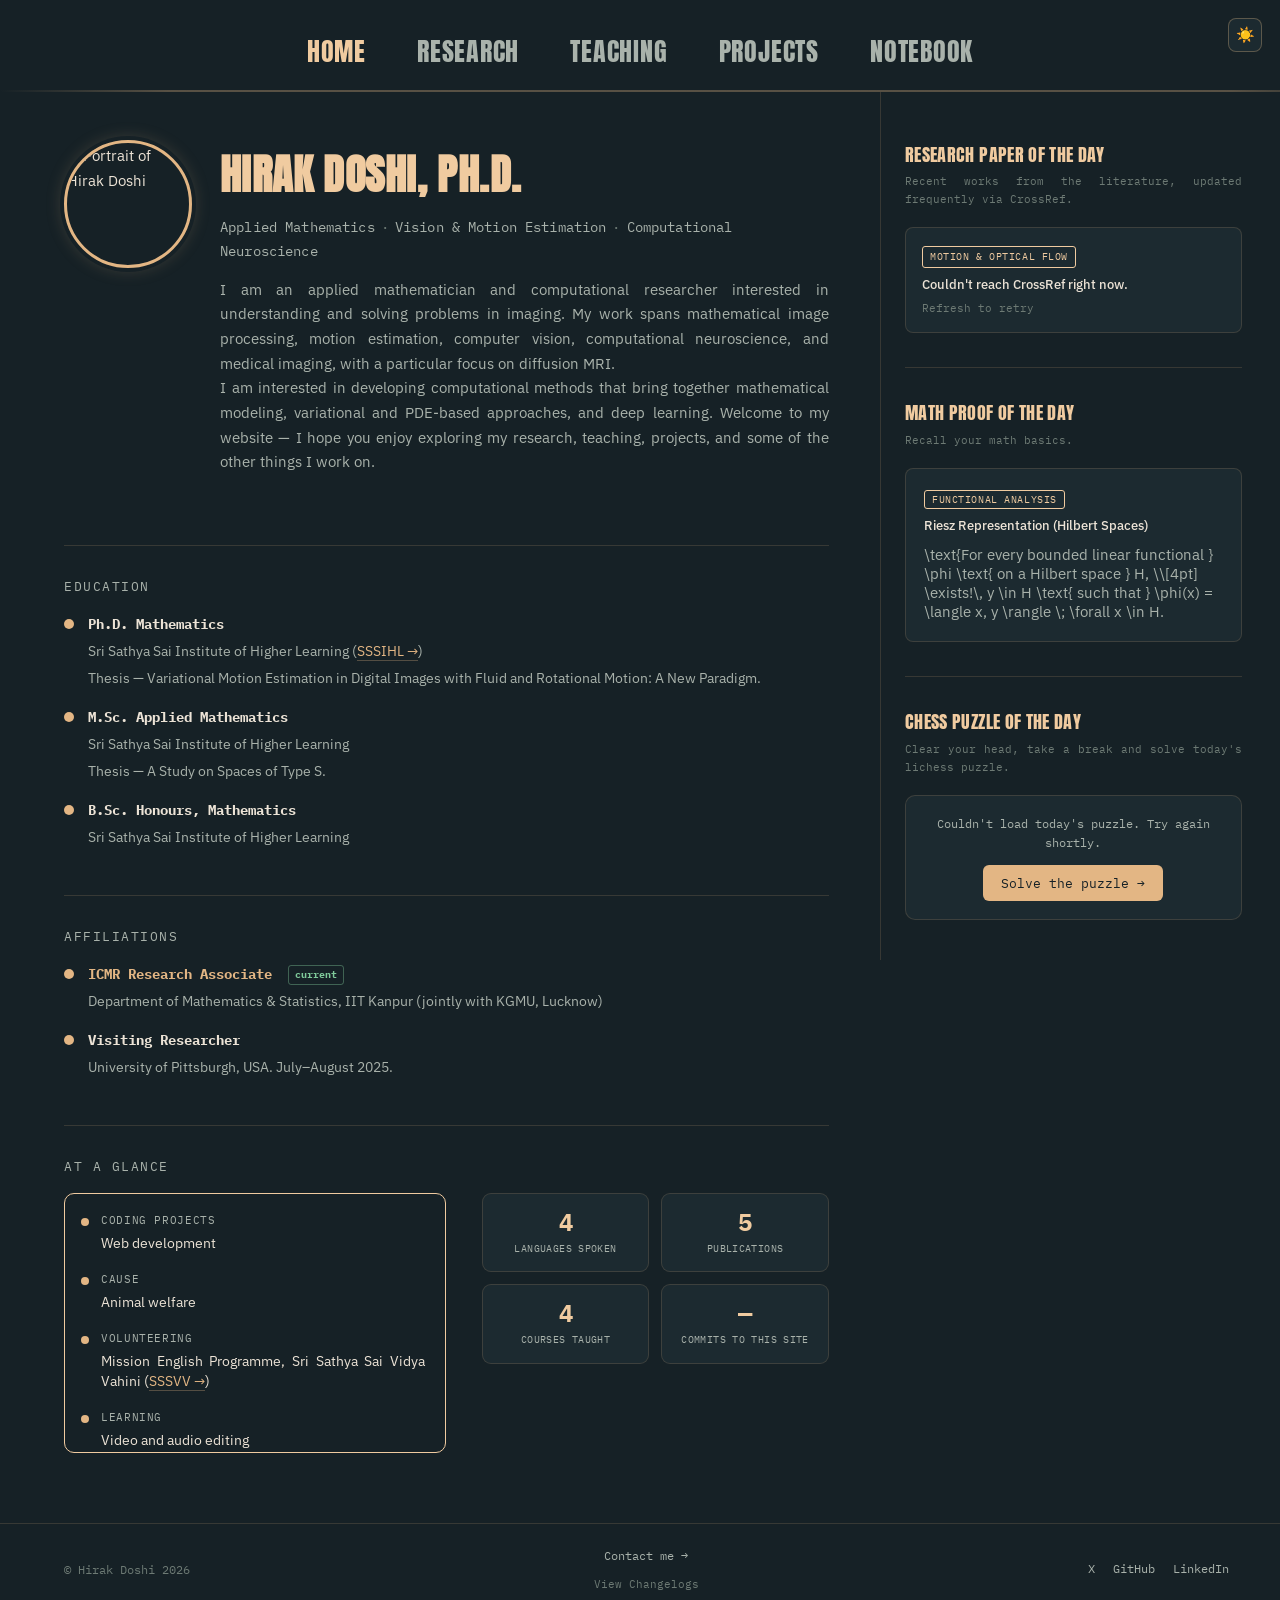
==== index.html @ 0da3b21d "website version 1.7.0, view changelogs" ====
<!DOCTYPE html>
<html lang="en">
<head>
<script>(function(){try{if(localStorage.getItem('site-theme')==='light'){document.documentElement.classList.add('light-mode');}}catch(e){}})();</script>

<meta charset="UTF-8">
<meta name="color-scheme" content="dark light">
<meta name="viewport" content="width=device-width, initial-scale=1">
<title>Hirak Doshi</title>
<meta name="description" content="Hirak Doshi — ICMR Research Associate, IIT Kanpur.">
<link rel="icon" type="image/png" sizes="32x32" href="/images/favicon.png">
<link rel="stylesheet" href="https://cdnjs.cloudflare.com/ajax/libs/chessboard-js/1.0.0/chessboard-1.0.0.min.css">
<link rel="stylesheet" href="https://cdnjs.cloudflare.com/ajax/libs/KaTeX/0.16.9/katex.min.css">
<link rel="stylesheet" href="style.css">
</head>
<body>

<button class="theme-toggle" id="themeToggle" type="button" aria-label="Toggle light/dark mode">☀️</button>
<button class="header-toggle" id="headerToggle">menu</button>

<header class="site-header">
    <div class="nav-wrap" id="navWrap">
        <ul class="main-nav">
            <li><a href="index.html" aria-current="page">Home</a></li>
            <li><a href="research.html">Research</a></li>
            <li><a href="teaching.html">Teaching</a></li>
                        <li><a href="project.html">Projects</a></li>
            <li><a href="notebook.html">Notebook</a></li>
            <!-- <li><a href="interests.html">Interests</a></li> -->
            <!-- <li><a href="techtips.html">Tech&nbsp;Tips</a></li> -->
        </ul>
    </div>
    <div class="nav-rule"></div>
</header>

<div class="shell">
    <!-- ============== MAIN COLUMN ============== -->
    <main class="main-col">

        <section class="block about-block">
            <div class="portrait" id="portraitTrigger" role="button" tabindex="0" aria-label="View larger photo">
                <img src="/images/profile.JPG" alt="Portrait of Hirak Doshi">
            </div>
            <div>
                <h1 class="about-name">Hirak Doshi, Ph.D.</h1>
                <p class="about-titles">Applied Mathematics<span class="sep">·</span>Vision &amp; Motion Estimation<span class="sep">·</span>Computational Neuroscience</p>
                <p class="about-desc">I am an applied mathematician and computational researcher interested in understanding and solving problems in imaging. My work spans mathematical image processing, motion estimation, computer vision, computational neuroscience, and medical imaging, with a particular focus on diffusion MRI.</p>
                <p class="about-desc">I am interested in developing computational methods that bring together mathematical modeling, variational and PDE-based approaches, and deep learning. Welcome to my website — I hope you enjoy exploring my research, teaching, projects, and some of the other things I work on.</p>
            </div>
        </section>

        <section class="block">
            <p class="block-label">Education</p>

            <div class="affil-item past">
                <span class="live-dot" aria-hidden="true"></span>
                <div>
                    <h4>Ph.D. Mathematics</h4>
                    <p>Sri Sathya Sai Institute of Higher Learning <span class="nowrap-link">(<a href="https://www.sssihl.edu.in" target="_blank" rel="noopener">SSSIHL →</a>)</span></p>
                    <p>Thesis — Variational Motion Estimation in Digital Images with Fluid and Rotational Motion: A New Paradigm.</p>
                </div>
            </div>

            <div class="affil-item past">
                <span class="live-dot" aria-hidden="true"></span>
                <div>
                    <h4>M.Sc. Applied Mathematics</h4>
                    <p>Sri Sathya Sai Institute of Higher Learning</p>
                    <p>Thesis — A Study on Spaces of Type S.</p>
                </div>
            </div>

            <div class="affil-item past">
                <span class="live-dot" aria-hidden="true"></span>
                <div>
                    <h4>B.Sc. Honours, Mathematics</h4>
                    <p>Sri Sathya Sai Institute of Higher Learning</p>
                </div>
            </div>
        </section>

        <section class="block">
            <p class="block-label">Affiliations</p>

            <div class="affil-item">
                <span class="live-dot" aria-hidden="true"></span>
                <div>
                    <h4>ICMR Research Associate <span class="badge">current</span></h4>
                    <p>Department of Mathematics &amp; Statistics, IIT Kanpur (jointly with KGMU, Lucknow)</p>
                </div>
            </div>

            <div class="affil-item past">
                <span class="live-dot" aria-hidden="true"></span>
                <div>
                    <h4>Visiting Researcher</h4>
                    <p>University of Pittsburgh, USA. July–August 2025.</p>
                </div>
            </div>
        </section>

        <section class="block">
            <p class="block-label">At a Glance</p>
            <div class="elsewhere-grid">
                <div class="now-col">
                    <div class="now-list">
                        <div class="now-item">
                            <span class="now-led" aria-hidden="true"></span>
                            <div>
                                <span class="now-label">Coding projects</span>
                                <span class="now-value">Web development</span>
                            </div>
                        </div>
                        <div class="now-item">
                            <span class="now-led" aria-hidden="true"></span>
                            <div>
                                <span class="now-label">Cause</span>
                                <span class="now-value">Animal welfare</span>
                            </div>
                        </div>
                        <div class="now-item">
                            <span class="now-led" aria-hidden="true"></span>
                            <div>
                                <span class="now-label">Volunteering</span>
                                <span class="now-value">Mission English Programme, Sri Sathya Sai Vidya Vahini (<a href="https://www.srisathyasaividyavahini.org/activities/mission-english/" target="_blank" rel="noopener">SSSVV →</a>)</span>
                            </div>
                        </div>
                        <div class="now-item">
                            <span class="now-led" aria-hidden="true"></span>
                            <div>
                                <span class="now-label">Learning</span>
                                <span class="now-value">Video and audio editing</span>
                            </div>
                        </div>
                        <div class="now-item">
                            <span class="now-led" aria-hidden="true"></span>
                            <div>
                                <span class="now-label">Playing</span>
                                <span class="now-value">Bullet chess, Atomic &amp; Antichess variants</span>
                            </div>
                        </div>
                        <div class="now-item">
                            <span class="now-led" aria-hidden="true"></span>
                            <div>
                                <span class="now-label">Interests</span>
                                <span class="now-value">RMS Titanic</span>
                            </div>
                        </div>
                    </div>
                </div>

                <div class="stat-col">
                    <div class="stat-grid stat-grid-2col">
                        <div class="stat-box"><div class="num">4</div><div class="lbl">Languages spoken</div></div>
                        <div class="stat-box"><div class="num">5</div><div class="lbl">Publications</div></div>
                        <div class="stat-box"><div class="num">4</div><div class="lbl">Courses taught</div></div>
                        <div class="stat-box"><div class="num" id="commitCount">—</div><div class="lbl">Commits to this site</div></div>
                    </div>
                </div>
            </div>
        </section>
    </main>

    <!-- ============== SIDE COLUMN ============== -->
    <aside class="side-col">
        <section class="research-block">
            <p class="side-title">Research Paper of the Day</p>
            <p class="side-sub">Recent works from the literature, updated frequently via CrossRef.</p>
            <div id="paperList">
                <div class="paper-card paper-skeleton"><span class="paper-tag">Loading…</span><p class="paper-title">Loading…</p><p class="paper-meta">&nbsp;</p></div>
            </div>
        </section>

        <section class="equation-block">
            <p class="side-title">Math Proof of the Day</p>
            <p class="side-sub">Recall your math basics.</p>
            <button class="equation-card" id="equationCard">
                <span class="paper-tag" id="eqField">Loading…</span>
                <p class="paper-title" id="eqTitle">Loading…</p>
                <div class="eq-card-statement" id="eqStatementPreview"></div>
            </button>
        </section>

        <section class="puzzle-block">
            <p class="side-title">Chess Puzzle of the Day</p>
            <p class="side-sub">Clear your head, take a break and solve today's lichess puzzle.</p>
            <div class="puzzle-card">
                <p class="puzzle-turn" id="puzzleTurnLabel">Loading today's puzzle…</p>
                <button class="btn" id="openPuzzleBtn">Solve the puzzle →</button>
            </div>
        </section>
    </aside>
</div>

<footer class="site-footer">
    <p>&copy; Hirak Doshi <span id="year"></span></p>
    <div class="footer-center">
        <button class="footer-contact" type="button" id="contactTrigger">Contact me →</button>
        <button class="footer-changelog" type="button" id="changelogTrigger"><span class="changelog-text-full">View Changelogs</span><span class="changelog-text-short">Changelogs</span></button>
    </div>
    <div class="footer-socials">
        <a href="https://twitter.com/beinghd16/" target="_blank" rel="noopener">X</a>
        <a href="https://github.com/hirakdoshi" target="_blank" rel="noopener">GitHub</a>
        <a href="https://linkedin.com/in/hirak-doshi/" target="_blank" rel="noopener">LinkedIn</a>
    </div>
</footer>

<!-- ============== PHOTO ZOOM MODAL ============== -->
<div class="modal-overlay" id="photoModal">
    <div class="modal-box photo-modal-box">
        <button class="modal-close" id="photoModalClose">&times;</button>
        <img src="/images/profile.JPG" alt="Portrait of Hirak Doshi, enlarged" class="photo-modal-img">
    </div>
</div>

<!-- ============== PAPER MODAL ============== -->
<div class="modal-overlay" id="paperModal">
    <div class="modal-box">
        <button class="modal-close" id="paperModalClose">&times;</button>
        <span class="modal-tag" id="pmTag">Math</span>
        <h3 id="pmTitle">—</h3>
        <p class="modal-meta"><strong>Authors:</strong> <span id="pmAuthors">—</span></p>
        <p class="modal-meta"><strong>Journal:</strong> <span id="pmJournal">—</span></p>
        <p class="modal-meta"><strong>Year:</strong> <span id="pmYear">—</span></p>
        <p class="modal-abstract" id="pmAbstract">—</p>
        <div class="modal-keywords" id="pmKeywords"></div>
        <a class="btn" id="pmLink" href="#" target="_blank" rel="noopener">Read on publisher site →</a>
    </div>
</div>

<!-- ============== EQUATION OF THE DAY MODAL ============== -->
<div class="modal-overlay" id="equationModal">
    <div class="modal-box">
        <button class="modal-close" id="equationModalClose">&times;</button>
        <span class="modal-tag" id="eqmField">Math</span>
        <h3 id="eqmTitle">—</h3>
        <div class="eq-statement" id="eqmStatement"></div>
        <p class="eq-proof-label">Proof sketch</p>
        <div class="eq-proof" id="eqmProof"></div>
    </div>
</div>

<!-- ============== PUZZLE MODAL ============== -->
<div class="modal-overlay" id="puzzleModal">
    <div class="modal-box">
        <button class="modal-close" id="puzzleModalClose">&times;</button>
        <span class="modal-tag">Lichess Puzzle of the Day</span>
        <h3 id="pzTurnLabel">—</h3>
        <div id="puzzleBoard"></div>
        <p class="puzzle-status" id="puzzleStatus">Make your move — drag a piece to begin.</p>
        <div class="puzzle-actions">
            <button class="btn btn-ghost" id="puzzleResetBtn">Reset</button>
            <a class="btn" id="puzzleAnalyzeBtn" href="#" target="_blank" rel="noopener">Analyze on Lichess →</a>
        </div>
    </div>
</div>

<div class="modal-overlay" id="contactModal">
    <div class="modal-box">
        <button class="modal-close" id="contactModalClose">&times;</button>
        <span class="modal-tag">Get in touch</span>
        <h3>Send a message</h3>
        <form class="contact-form" id="contactForm">
            <div class="form-row">
                <label for="cf-name">Name</label>
                <input type="text" id="cf-name" name="name" required>
            </div>
            <div class="form-row">
                <label for="cf-email">Email</label>
                <input type="email" id="cf-email" name="email" required>
            </div>
            <div class="form-row">
                <label for="cf-message">Message</label>
                <textarea id="cf-message" name="message" rows="5" required></textarea>
            </div>
            <button type="submit" class="btn" id="contactSubmitBtn">Send message →</button>
            <p class="form-status" id="contactFormStatus"></p>
        </form>
    </div>
</div>

<div class="modal-overlay" id="changelogModal">
    <div class="modal-box">
        <button class="modal-close" id="changelogModalClose">&times;</button>
        <span class="modal-tag">Changelog</span>
        <h3>Site history</h3>
        <div class="post-list">

            <div class="post-card">
                <div class="post-meta-row">
                    <span class="post-tag">v1.7.0</span>
                    <span class="post-date">August 28, 2026</span>
                </div>
                <ul class="changelog-list">
                    <li>Mobile nav: menu items now sit on a single row edge-to-edge instead of stacking or wrapping oddly, and no longer overlap the fixed menu/theme buttons</li>
                    <li>Sidebar renamed and restructured site-wide: "Research Paper of the Day" (now a single rotating paper from Optical Flow / Diffusion MRI literature, Mathematical Imaging dropped), "Math Proof of the Day" (new), "Chess Puzzle of the Day"</li>
                    <li>New: Math Proof of the Day — a hand-picked, rotating list of results across real/functional analysis, variational methods, PDEs, linear algebra, optimization, and probability, rendered with KaTeX and opening to a full statement + proof sketch on click</li>
                    <li>Chess puzzle board no longer shows file/rank coordinates</li>
                </ul>
            </div>

            <div class="post-card">
                <div class="post-meta-row">
                    <span class="post-tag">v1.6.1</span>
                    <span class="post-date">August 27, 2026</span>
                </div>
                <ul class="changelog-list">
                    <li>Mobile nav: tapping the menu button now scrolls to the top of the page before opening, so the options are visible immediately instead of requiring a manual scroll up</li>
                    <li>Research: academic reviewer cards now scroll horizontally on mobile instead of cramming into a 2-column grid, with all cards sized equally</li>
                    <li>Education: Ph.D. entry's institution name now links out to SSSIHL directly</li>
                    <li>Education: evened out the internal line spacing within each entry (institution line to thesis line) to match the heading-to-institution gap</li>
                </ul>
            </div>

            <div class="post-card">
                <div class="post-meta-row">
                    <span class="post-tag">v1.6.0</span>
                    <span class="post-date">August 26, 2026</span>
                </div>
                <ul class="changelog-list">
                    <li>Migrated the whole site to a new GitHub account and domain — now live at hirakdoshi.github.io</li>
                    <li>Updated every GitHub link across the site (footer, GitHub project cards) to the new account</li>
                    <li>Live commit counter and GitHub project dates now pull from the new account's API endpoints</li>
                    <li>Research: added a UGC-CARE listing note and a proper DOI link for the ICTACT publication</li>
                    <li>Changelog is now homepage-only — no longer duplicated across every page, so it only needs updating in one place going forward</li>
                </ul>
            </div>

            <div class="post-card">
                <div class="post-meta-row">
                    <span class="post-tag">v1.5.1</span>
                    <span class="post-date">August 25, 2026</span>
                </div>
                <ul class="changelog-list">
                    <li>Added a "View Changelog" trigger in the footer, opening the changelog itself as a modal instead of a page section</li>
                    <li>Fixed scrollbars visually breaking the border corner on card lists and modal boxes</li>
                    <li>Changelog list now uses standard bullets and justified text, matching the rest of the site</li>
                    <li>Redesigned the mobile footer: better spacing, bordered pill buttons for Contact and Changelogs</li>
                </ul>
            </div>

            <div class="post-card">
                <div class="post-meta-row">
                    <span class="post-tag">v1.5.0</span>
                    <span class="post-date">August 25, 2026</span>
                </div>
                <ul class="changelog-list">
                    <li>Reading-time estimates added to every Notebook post, computed live from actual word count (code blocks excluded, so estimates stay accurate as posts change)</li>
                    <li>Real, working contact form — opens in the same blurred modal used elsewhere on the site, submits via Formspree, replacing the old <code>mailto:</code> link</li>
                    <li>Print-friendly stylesheet: a clean, black-on-white version of every page for printing or exporting to PDF</li>
                    <li>Light/dark mode toggle added site-wide, with the choice remembered across pages and future visits</li>
                </ul>
            </div>

            <div class="post-card">
                <div class="post-meta-row">
                    <span class="post-tag">v1.4.0</span>
                    <span class="post-date">August 23, 2026</span>
                </div>
                <ul class="changelog-list">
                    <li>Reworked the Projects page: removed Certifications, dropped membership ID numbers, reordered content so GitHub Projects sits above Memberships</li>
                    <li>Mobile fix: Memberships and GitHub Projects now render as a proper 2-column grid on phones instead of a single stacked list</li>
                    <li>GitHub project cards now show live, auto-fetched creation dates from the GitHub API and sort themselves newest-first automatically</li>
                </ul>
            </div>

            <div class="post-card">
                <div class="post-meta-row">
                    <span class="post-tag">v1.3.0</span>
                    <span class="post-date">August 19–22, 2026</span>
                </div>
                <ul class="changelog-list">
                    <li>Learning Linux — II: The Filesystem Hierarchy — a plain-language tour of /etc, /var, /opt, /bin, /usr and the rest</li>
                    <li>Learning Linux — III: Basic Commands, Files &amp; Navigation — 15 real, tested commands with actual terminal output</li>
                    <li>Copy-to-clipboard buttons added on every code block, with a clear visual distinction between commands and their output</li>
                </ul>
            </div>

            <div class="post-card">
                <div class="post-meta-row">
                    <span class="post-tag">v1.2.0</span>
                    <span class="post-date">August 17–18, 2026</span>
                </div>
                <ul class="changelog-list">
                    <li>Finalized the Notebook post-card design: bordered cards, a "Share" button with clipboard copy, consistent published-date formatting</li>
                    <li>Built month/year grouping for Notebook entries, with a custom tree connector — trunk line, dot, and curved branch — linking each post to its month</li>
                    <li>Began the Learning Linux series — Part I: Manual Partitioning During Installation, covering both single-OS and dual-boot setups, including a real BitLocker snag encountered along the way</li>
                    <li>Diagnosed and fixed a tablet-specific layout bug that caused the page to wiggle and misalign on mid-sized screens</li>
                </ul>
            </div>

            <div class="post-card">
                <div class="post-meta-row">
                    <span class="post-tag">v1.1.0</span>
                    <span class="post-date">August 16, 2026</span>
                </div>
                <ul class="changelog-list">
                    <li>Introduced the Notebook section — a running journal separate from the formal Research and Teaching pages</li>
                    <li>Drafted the first long-form post (an FSL/MRtrix3 setup guide), later put on hold to make room for a different series</li>
                    <li>Fixed the site favicon and corrected broken chess piece rendering</li>
                </ul>
            </div>

            <div class="post-card">
                <div class="post-meta-row">
                    <span class="post-tag">v1.0.0</span>
                    <span class="post-date">August 15, 2026</span>
                </div>
                <ul class="changelog-list">
                    <li>Complete ground-up redesign: dark charcoal, mono/terminal-inspired dashboard layout, replacing the original site entirely</li>
                    <li>Built Home, Research, Teaching, and Projects pages</li>
                    <li>"Read Along" — a live research-paper feed pulling from CrossRef, rotating across Mathematical Imaging, Motion &amp; Optical Flow, and Diffusion MRI</li>
                    <li>A real, playable daily Lichess puzzle, solvable directly on the site with move validation and an "Analyze on Lichess" link</li>
                    <li>SJR quartile badges added to publications, color-coded and linked to each journal's SCImago page</li>
                </ul>
            </div>

        </div>
    </div>
</div>

<script src="https://cdnjs.cloudflare.com/ajax/libs/jquery/3.7.1/jquery.min.js"></script>
<script src="https://cdnjs.cloudflare.com/ajax/libs/chess.js/0.10.3/chess.min.js"></script>
<script src="https://cdnjs.cloudflare.com/ajax/libs/chessboard-js/1.0.0/chessboard-1.0.0.min.js"></script>
<script src="https://cdnjs.cloudflare.com/ajax/libs/KaTeX/0.16.9/katex.min.js"></script>
<script src="script.js"></script>
</body>
</html>
---- style.css ----
@import url('https://fonts.googleapis.com/css2?family=Anton&family=IBM+Plex+Mono:wght@400;500;600;700&family=IBM+Plex+Sans:wght@400;500;600&display=swap');

:root {
    --bg: #162126;
    --bg-raised: #1c2a30;
    --bg-raised-2: #22323a;
    --line: rgba(227, 182, 132, 0.16);
    --line-strong: rgba(227, 182, 132, 0.32);

    --accent: #e3b684;
    --accent-bright: #f0cba0;
    --accent-dim: rgba(227, 182, 132, 0.5);

    --text: #ece3d6;
    --text-soft: #a9b2ab;
    --text-faint: #6d7a74;

    --live: #7fc99a;
    --white-side: #ece3d6;
    --black-side: #6d7a74;

    --font-display: 'Anton', 'Arial Narrow', sans-serif;
    --font-mono: 'IBM Plex Mono', monospace;
    --font-sans: 'IBM Plex Sans', sans-serif;

    --ease: cubic-bezier(0.2, 0.8, 0.2, 1);
    color-scheme: dark;
}

/* ===========================================================
   Light mode — warm cream/parchment, same accent family.
   Scoped to <html> so an inline blocking script in <head> can
   apply it before first paint (no flash of dark theme).
=========================================================== */
html.light-mode {
    --bg: #e8d9c3;
    --bg-raised: #ddc9a9;
    --bg-raised-2: #d1b892;
    --line: rgba(58, 42, 24, 0.18);
    --line-strong: rgba(58, 42, 24, 0.32);

    --accent: #a8551f;
    --accent-bright: #8a4316;
    --accent-dim: rgba(138, 67, 22, 0.5);

    --text: #241a10;
    --text-soft: #4a3624;
    --text-faint: #715a41;

    --live: #3d7e57;
    --white-side: #241a10;
    --black-side: #715a41;

    color-scheme: light;
}

html.light-mode body::before { display: none; }

.theme-toggle {
    display: inline-flex;
    align-items: center;
    justify-content: center;
    width: 34px;
    height: 34px;
    position: fixed;
    top: 18px;
    right: 18px;
    z-index: 301;
    background: var(--bg-raised);
    border: 1px solid var(--line-strong);
    border-radius: 8px;
    color: var(--accent);
    font-size: 15px;
    cursor: pointer;
    transition: color .15s var(--ease), border-color .15s var(--ease);
}

.theme-toggle:hover { color: var(--accent-bright); border-color: var(--accent); }

* { box-sizing: border-box; }
html { scroll-behavior: smooth; overflow-x: hidden; }

@media (prefers-reduced-motion: reduce) {
    html { scroll-behavior: auto; }
    * { animation-duration: 0.01ms !important; transition-duration: 0.01ms !important; }
}

body {
    margin: 0;
    background: var(--bg);
    color: var(--text);
    font-family: var(--font-sans);
    font-size: 15px;
    line-height: 1.7;
    -webkit-font-smoothing: antialiased;
    overflow-x: hidden;
}

img { max-width: 100%; display: block; }

/* chessboard.js renders pieces as <img data-piece="..."> with inline
   pixel sizing. The global max-width:100% above resolves against a
   0-width container during drag (the clone has no defined parent
   width), collapsing the dragged piece to nothing. Exempt it. */
img[data-piece] { max-width: none; width: auto; height: auto; display: inline-block; }

/* chessboard.js's dragged-piece clone is appended directly to <body>,
   as a SIBLING of .modal-overlay — not a descendant. If its z-index is
   lower than the overlay's, it renders behind the blurred glass panel
   mid-drag and appears to vanish. .piece-417f9 is chessboard.js's fixed,
   documented class for every piece image it renders (board + clone). */
.piece-417f9 { z-index: 100000; }

/* chessboard.js computes the dragged piece's on-screen position using
   width/height math that assumes the default content-box model. Our
   global `* { box-sizing: border-box }` reset applies to its internal
   DOM too, throwing that math off enough to render the dragged clone
   outside the visible board — it looks like the piece vanishes mid-drag
   and reappears on drop (the settled position re-render is CSS-driven,
   so it isn't affected the same way). Restore content-box just for it. */
#puzzleBoard, #puzzleBoard * { box-sizing: content-box; }

/* ===========================================================
   Entry list — numbered records (publications, workshops, courses)
=========================================================== */
.entry-list {
    list-style: none;
    padding: 0;
    margin: 0;
}

.entry-item {
    display: grid;
    grid-template-columns: 30px 1fr;
    gap: 14px;
    padding: 18px 0;
    border-bottom: 1px solid var(--line);
    counter-increment: entry;
}

.entry-list { counter-reset: entry; }
.entry-item:last-child { border-bottom: none; }

.entry-item::before {
    content: counter(entry, decimal-leading-zero);
    font-family: var(--font-mono);
    font-size: 11px;
    color: var(--accent);
    padding-top: 3px;
}

.entry-title { font-size: 14px; color: var(--text); margin: 0 0 5px; line-height: 1.55; text-align: justify; text-justify: inter-word; }
.entry-title strong { color: var(--accent-bright); font-family: var(--font-sans); font-weight: 500; }
.entry-meta { font-family: var(--font-mono); font-size: 11.5px; color: var(--text-soft); margin: 0 0 4px; text-align: justify; text-justify: inter-word; }
.entry-desc { font-size: 13px; color: var(--text-soft); margin: 6px 0 0; line-height: 1.6; text-align: justify; text-justify: inter-word; }

/* ===========================================================
   Card grid — GitHub projects, certifications, memberships
=========================================================== */
.card-grid {
    display: grid;
    grid-template-columns: repeat(auto-fill, minmax(220px, 1fr));
    gap: 14px;
    align-items: stretch;
}

.card-grid .post-card {
    margin-bottom: 0;
    height: 100%;
}

.info-tile {
    background: var(--bg-raised);
    border: 1px solid var(--line);
    border-radius: 9px;
    padding: 16px 18px;
    transition: border-color .18s var(--ease), transform .18s var(--ease);
}

.info-tile:hover { border-color: var(--line-strong); transform: translateY(-2px); }
.info-tile h4 { font-family: var(--font-sans); font-size: 13.5px; font-weight: 600; color: var(--text); margin: 0 0 6px; }
.info-tile p { font-size: 12.5px; color: var(--text-soft); margin: 0; line-height: 1.55; }
.info-tile .tile-meta { font-family: var(--font-mono); font-size: 10.5px; color: var(--text-faint); margin-top: 8px; display: block; }

/* Skills key/value rows (project page) */
.kv-list { display: flex; flex-direction: column; gap: 0; }
.kv-row { display: grid; grid-template-columns: 130px 1fr; gap: 14px; padding: 10px 0; border-bottom: 1px solid var(--line); font-size: 13px; }
.kv-row:last-child { border-bottom: none; }
.kv-row .k { font-family: var(--font-mono); font-size: 11px; color: var(--text-soft); font-weight: 500; text-transform: uppercase; letter-spacing: 0.05em; padding-top: 2px; }
.kv-row .v { color: var(--text-soft); }

/* ===========================================================
   SJR quartile badge
   Manually maintained — SCImago has no live per-journal API.
   Update quartile/score/year here when SCImago republishes
   rankings (typically once a year).
=========================================================== */
.sjr-badge {
    display: inline-flex;
    align-items: center;
    gap: 9px;
    margin-top: 8px;
    padding: 4px 4px 4px 4px;
    font-family: var(--font-mono);
}

.sjr-q {
    display: inline-flex;
    align-items: center;
    justify-content: center;
    min-width: 26px;
    padding: 2px 7px;
    border-radius: 4px;
    font-size: 10.5px;
    font-weight: 700;
    letter-spacing: 0.02em;
    color: #10140f;
}

.sjr-q.q1 { background: #ADD372; } /* SCImago green */
.sjr-q.q2 { background: #EBD868; } /* SCImago yellow */
.sjr-q.q3 { background: #F5AA60; } /* SCImago orange */
.sjr-q.q4 { background: #DF675D; } /* SCImago red */
.sjr-q.unranked { background: var(--bg-raised-2); color: var(--text-faint); }

.sjr-score { font-size: 10.5px; color: var(--text-soft); }
.sjr-score strong { color: var(--accent); font-weight: 600; }
.sjr-score a { border: none; background-image: none; padding-bottom: 0; border-bottom: 1px dotted var(--accent); transition: color .15s var(--ease); }
.sjr-score a:hover strong { color: var(--accent-bright); }
.sjr-score a:hover { border-bottom-color: var(--accent-bright); }
.sjr-year { font-size: 10px; color: var(--text-faint); }
.sjr-sep { color: var(--text-faint); }
::selection { background: rgba(227, 182, 132, 0.25); color: var(--accent-bright); }

::-webkit-scrollbar { width: 10px; }
::-webkit-scrollbar-track { background: var(--bg); }
::-webkit-scrollbar-thumb { background: var(--bg-raised-2); border-radius: 6px; }
::-webkit-scrollbar-thumb:hover { background: var(--accent-dim); }

a { color: var(--accent); text-decoration: none; border-bottom: 1px solid rgba(227,182,132,0.3); transition: color .15s var(--ease), border-color .15s var(--ease); }
a:hover, a:focus-visible { color: var(--accent-bright); border-color: var(--accent-bright); }
a:focus-visible { outline: 1px solid var(--accent); outline-offset: 2px; }
strong { color: var(--accent-bright); font-weight: 600; }

/* ===========================================================
   Header / nav
=========================================================== */
.site-header {
    padding: 30px 0 0;
    text-align: center;
    position: relative;
}

.nav-wrap { display: inline-block; position: relative; padding: 0 6vw; }

.main-nav {
    display: flex;
    gap: clamp(24px, 4vw, 56px);
    list-style: none;
    margin: 0;
    padding: 0;
    justify-content: center;
}

.main-nav a {
    border: none;
    font-family: var(--font-display);
    font-size: clamp(1.1rem, 0.9rem + 1vw, 1.6rem);
    letter-spacing: 0.03em;
    color: var(--text-soft);
    text-transform: uppercase;
    padding-bottom: 2px;
    transition: color .2s var(--ease);
}

.main-nav a:hover, .main-nav a[aria-current="page"] { color: var(--accent-bright); }

.nav-rule {
    height: 2px;
    background: linear-gradient(90deg, transparent, var(--line-strong) 12%, var(--line-strong) 88%, transparent);
    margin: 16px auto 0;
    width: 120%;
    max-width: 1400px;
}

.header-toggle {
    display: none;
    position: fixed;
    top: 18px;
    right: 62px;
    z-index: 300;
    background: var(--bg-raised);
    border: 1px solid var(--line-strong);
    color: var(--accent);
    font-family: var(--font-mono);
    font-size: 12px;
    border-radius: 6px;
    padding: 8px 12px;
}

/* ===========================================================
   Page shell — two column
=========================================================== */
.shell {
    display: grid;
    grid-template-columns: minmax(0, 1fr) minmax(320px, 400px);
    gap: 0;
    max-width: 1440px;
    margin: 0 auto;
    align-items: start;
}

.main-col { padding: 48px clamp(24px, 4vw, 64px) 40px clamp(24px, 5vw, 72px); min-width: 0; }
.side-col {
    padding: 48px clamp(20px, 3vw, 40px) 40px 24px;
    border-left: 1px solid var(--line);
    position: sticky;
    top: 0;
    max-height: 100vh;
    min-width: 0;
    overflow-y: auto;
}

/* ===========================================================
   About block
=========================================================== */
.about-block { display: flex; gap: 28px; align-items: flex-start; margin-bottom: 40px; }

.portrait {
    width: 128px;
    height: 128px;
    border-radius: 50%;
    overflow: hidden;
    flex-shrink: 0;
    border: 3px solid var(--accent);
    box-shadow: 0 0 0 4px var(--bg), 0 0 18px rgba(227, 182, 132, 0.25);
    cursor: pointer;
    transition: transform .18s var(--ease), box-shadow .18s var(--ease);
}
.portrait:hover {
    transform: scale(1.04);
    box-shadow: 0 0 0 4px var(--bg), 0 0 26px rgba(227, 182, 132, 0.4);
}
.portrait img { width: 100%; height: 100%; object-fit: cover; }

.modal-box.photo-modal-box {
    max-width: 550px;
    padding: 30px;
    background: var(--bg-raised);
    overflow: visible;
}

.photo-modal-box .modal-close {
    top: 8px;
    right: 3px;
    background: var(--bg);
    background: color-mix(in srgb, var(--bg) 75%, transparent);
    backdrop-filter: blur(4px);
    -webkit-backdrop-filter: blur(4px);
    border-color: var(--line-strong);
    color: var(--text);
}

.photo-modal-img {
    display: block;
    width: 100%;
    height: auto;
    border-radius: 8px;
}

.about-name {
    font-family: var(--font-display);
    font-size: clamp(1.8rem, 1.4rem + 2vw, 2.6rem);
    letter-spacing: 0.01em;
    color: var(--accent-bright);
    margin: 0 0 6px;
    text-transform: uppercase;
}

.about-titles {
    font-family: var(--font-mono);
    font-size: 14px;
    color: var(--text-soft);
    margin: 0 0 14px;
    letter-spacing: 0.01em;
}
.about-titles .sep { color: var(--text-faint); margin: 0 6px; }

.about-desc { color: var(--text-soft); font-size: 14.5px; max-width: none; margin: 0; text-align: justify; text-justify: inter-word; }

/* ===========================================================
   Section shell (generic left-column blocks)
=========================================================== */
.block { padding: 30px 0; border-top: 1px solid var(--line); }
.block:first-of-type { border-top: none; padding-top: 0; }

.block-label {
    font-family: var(--font-mono);
    font-size: 12.5px;
    text-transform: uppercase;
    letter-spacing: 0.12em;
    color: var(--text-soft);
    margin: 0 0 16px;
}

/* Affiliation with live blink */
.affil-item { display: flex; gap: 14px; align-items: flex-start; margin-bottom: 16px; }

.live-dot {
    width: 10px;
    height: 10px;
    border-radius: 50%;
    background: var(--accent);
    margin-top: 6px;
    flex-shrink: 0;
}

@keyframes pulse {
    0% { box-shadow: 0 0 0 0 rgba(127, 201, 154, 0.55); }
    70% { box-shadow: 0 0 0 9px rgba(127, 201, 154, 0); }
    100% { box-shadow: 0 0 0 0 rgba(127, 201, 154, 0); }
}

.affil-item h4 { margin: 0 0 4px; font-family: var(--font-mono); font-size: 13.5px; color: var(--accent); }
.affil-item p { margin: 0; font-size: 13.5px; color: var(--text-soft); }
.nowrap-link { white-space: nowrap; }
.affil-item p + p { margin-top: 4px; }
.affil-item .badge {
    display: inline-block;
    font-family: var(--font-mono);
    font-size: 9.5px;
    color: var(--live);
    border: 1px solid rgba(127,201,154,0.4);
    border-radius: 3px;
    padding: 1px 6px;
    margin-left: 8px;
    vertical-align: 1px;
}

.affil-item.past { opacity: 1; }
.affil-item.past h4 { color: var(--text); }
.affil-item.past .live-dot { background: var(--accent); }

/* Extra / "something else" */
.chip-row { display: flex; flex-wrap: wrap; gap: 8px; }
.chip {
    font-family: var(--font-mono);
    font-size: 11.5px;
    color: var(--text-soft);
    background: var(--bg-raised);
    border: 1px solid var(--line);
    border-radius: 4px;
    padding: 5px 10px;
}

/* ===========================================================
   Elsewhere — two-column now-status + stat grid
=========================================================== */
.elsewhere-grid {
    display: grid;
    grid-template-columns: 1.1fr 1fr;
    gap: 36px;
}

.now-list {
    display: flex;
    flex-direction: column;
    gap: 18px;
    max-height: 260px;
    overflow-y: auto;
    border: 1px solid var(--accent-bright);
    border-radius: 10px;
    padding: 18px 20px 18px 16px;
}

.now-list::-webkit-scrollbar { width: 6px; }
.now-list::-webkit-scrollbar-track { background: transparent; }
.now-list::-webkit-scrollbar-thumb { background: rgba(240, 203, 160, 0.3); border-radius: 4px; border: none; }
.now-list::-webkit-scrollbar-thumb:hover { background: var(--accent-bright); }

.now-item { display: flex; gap: 12px; align-items: flex-start; }

.now-led {
    width: 8px;
    height: 8px;
    border-radius: 50%;
    background: var(--accent);
    margin-top: 6px;
    flex-shrink: 0;
}

.now-item div { display: flex; flex-direction: column; gap: 3px; }

.now-label {
    font-family: var(--font-mono);
    font-size: 10.5px;
    text-transform: uppercase;
    letter-spacing: 0.06em;
    color: var(--text-soft);
}

.now-value { font-size: 13.5px; color: var(--text); line-height: 1.5; text-align: justify; text-justify: inter-word; }

.stat-grid {
    display: grid;
    grid-template-columns: repeat(3, 1fr);
    gap: 12px;
    align-content: start;
}

.stat-grid-2col { grid-template-columns: repeat(2, 1fr); }

.stat-box {
    background: var(--bg-raised);
    border: 1px solid var(--line);
    border-radius: 9px;
    padding: 16px 12px;
    text-align: center;
    transition: border-color .18s var(--ease), transform .18s var(--ease);
}

.stat-box:hover { border-color: var(--line-strong); transform: translateY(-2px); }

.stat-box .num {
    font-family: var(--font-mono);
    font-size: 1.5rem;
    font-weight: 700;
    color: var(--accent-bright);
    line-height: 1;
}

.stat-box .lbl {
    font-family: var(--font-mono);
    font-size: 9.5px;
    color: var(--text-soft);
    text-transform: uppercase;
    letter-spacing: 0.04em;
    margin-top: 8px;
    line-height: 1.4;
}

@media screen and (max-width: 720px) {
    .elsewhere-grid { grid-template-columns: 1fr; }
    .stat-grid:not(.stat-grid-2col) { grid-template-columns: repeat(3, 1fr); }
    .stat-grid-2col { grid-template-columns: repeat(2, 1fr); }
}

/* ===========================================================
   Footer
=========================================================== */
.site-footer {
    max-width: 1440px;
    margin: 0 auto;
    padding: 24px clamp(24px, 4vw, 64px) 50px clamp(24px, 5vw, 72px);
    border-top: 1px solid var(--line);
    display: grid;
    grid-template-columns: 1fr auto 1fr;
    align-items: center;
    gap: 14px;
}

.site-footer p { margin: 0; font-family: var(--font-mono); font-size: 11.5px; color: var(--text-faint); }
.footer-socials { display: flex; gap: 18px; justify-self: end; }
.footer-socials a { border: none; font-family: var(--font-mono); font-size: 12px; color: var(--text-soft); }
.footer-socials a:hover { color: var(--accent); }

.footer-center {
    display: flex;
    flex-direction: column;
    align-items: center;
    gap: 14px;
    justify-self: center;
}

.footer-contact {
    font-family: var(--font-mono);
    font-size: 12px;
    color: var(--text-soft);
    border: none;
    background: transparent;
    cursor: pointer;
    padding: 0;
}

.footer-contact:hover { color: var(--accent); }

.footer-changelog {
    font-family: var(--font-mono);
    font-size: 11px;
    color: var(--text-faint);
    border: none;
    background: transparent;
    cursor: pointer;
    padding: 0;
}

.footer-changelog:hover { color: var(--accent); }

.changelog-text-short { display: none; }

@media screen and (max-width: 640px) {
    .changelog-text-full { display: none; }
    .changelog-text-short { display: inline; }
}

/* ===========================================================
   Contact modal — form fields
=========================================================== */
.contact-form { text-align: left; }

.form-row { margin-bottom: 16px; }

.form-row label {
    display: block;
    font-family: var(--font-mono);
    font-size: 11px;
    text-transform: uppercase;
    letter-spacing: 0.05em;
    color: var(--text-faint);
    margin-bottom: 6px;
}

.form-row input,
.form-row textarea {
    width: 100%;
    background: var(--bg);
    border: 1px solid var(--line);
    border-radius: 6px;
    padding: 10px 12px;
    color: var(--text);
    font-family: var(--font-sans);
    font-size: 13.5px;
    resize: vertical;
    transition: border-color .15s var(--ease);
}

.form-row input:focus,
.form-row textarea:focus {
    outline: none;
    border-color: var(--accent-bright);
}

.form-status {
    font-family: var(--font-mono);
    font-size: 12px;
    margin: 10px 0 0;
    min-height: 16px;
}

.form-status.sending { color: var(--text-soft); }
.form-status.success { color: var(--live); }
.form-status.error { color: #d9755f; }

@media screen and (max-width: 640px) {
    .site-footer {
        grid-template-columns: 1fr;
        justify-items: center;
        text-align: center;
        gap: 20px;
        padding-top: 28px;
        padding-bottom: 40px;
    }
    .footer-socials, .footer-contact { justify-self: center; }
    .footer-center { gap: 12px; }
    .footer-socials { gap: 24px; }
    .footer-contact, .footer-changelog {
        border: 1px solid var(--line-strong);
        border-radius: 999px;
        padding: 8px 18px;
    }
}

/* ===========================================================
   Side column — Research
=========================================================== */
.side-title {
    font-family: var(--font-display);
    font-size: 1.1rem;
    letter-spacing: 0.02em;
    text-transform: uppercase;
    color: var(--accent-bright);
    margin: 0 0 4px;
}
.side-sub { font-family: var(--font-mono); font-size: 10.5px; color: var(--text-faint); margin: 0 0 18px; text-align: justify; text-justify: inter-word; }

.paper-card {
    display: block;
    width: 100%;
    text-align: left;
    background: var(--bg-raised);
    border: 1px solid var(--line);
    border-radius: 8px;
    padding: 14px 16px;
    margin-bottom: 12px;
    cursor: pointer;
    transition: border-color .18s var(--ease), transform .18s var(--ease), background .18s var(--ease);
    font-family: inherit;
}
.paper-card:hover { border-color: var(--line-strong); transform: translateY(-1px); background: var(--bg-raised-2); }

.paper-tag {
    display: inline-block;
    font-family: var(--font-mono);
    font-size: 9.5px;
    text-transform: uppercase;
    letter-spacing: 0.06em;
    color: var(--accent-bright);
    background: transparent;
    border: 1px solid var(--accent-bright);
    border-radius: 3px;
    padding: 2px 7px;
    margin-bottom: 8px;
}

.paper-title { font-size: 13px; color: var(--text); margin: 0 0 6px; line-height: 1.4; font-weight: 500; text-align: justify; text-justify: inter-word; }
.paper-meta { font-family: var(--font-mono); font-size: 10.5px; color: var(--text-faint); margin: 0; }

.paper-skeleton { opacity: 0.5; }
.paper-skeleton .paper-title { background: var(--bg-raised-2); color: transparent; border-radius: 4px; height: 1.4em; }

/* ===========================================================
   Side column — Equation of the Day
=========================================================== */
.equation-block { margin-top: 34px; padding-top: 30px; border-top: 1px solid var(--line); }

.equation-card {
    display: block;
    width: 100%;
    text-align: left;
    background: var(--bg-raised);
    border: 1px solid var(--line);
    border-radius: 8px;
    padding: 20px 18px;
    cursor: pointer;
    transition: border-color .18s var(--ease), transform .18s var(--ease), background .18s var(--ease);
    font-family: inherit;
}
.equation-card:hover { border-color: var(--line-strong); transform: translateY(-1px); background: var(--bg-raised-2); }

.eq-card-statement {
    font-size: clamp(12.5px, 3vw, 14.5px);
    color: var(--text-soft);
    margin-top: 10px;
    max-width: 100%;
    overflow-x: hidden;
    overflow-wrap: break-word;
}
.eq-card-statement .katex-display { margin: 0; overflow-x: hidden; text-align: left !important; }
.eq-card-statement .katex { white-space: normal; }

.eq-statement {
    font-size: clamp(14px, 3vw, 16px);
    color: var(--text);
    margin: 16px 0;
    max-width: 100%;
    overflow-x: hidden;
    overflow-wrap: break-word;
}
.eq-statement .katex-display { margin: 0; overflow-x: hidden; text-align: left !important; }
.eq-statement .katex { white-space: normal; }

.eq-proof-label {
    font-family: var(--font-mono);
    font-size: 10.5px;
    text-transform: uppercase;
    letter-spacing: 0.06em;
    color: var(--accent-bright);
    margin: 0 0 8px;
}

.eq-proof {
    font-size: clamp(13px, 2.8vw, 15px);
    color: var(--text-soft);
    line-height: 1.7;
    max-width: 100%;
    overflow-x: hidden;
    overflow-wrap: break-word;
}
.eq-proof .katex-display { margin: 0 0 10px; overflow-x: hidden; text-align: left !important; }
.eq-proof .katex { white-space: normal; }

/* ===========================================================
   Side column — Chess puzzle
=========================================================== */
.puzzle-block { margin-top: 34px; padding-top: 30px; border-top: 1px solid var(--line); }

.puzzle-card {
    background: var(--bg-raised);
    border: 1px solid var(--line);
    border-radius: 10px;
    padding: 18px;
    text-align: center;
}

.puzzle-mini-board { border-radius: 6px; overflow: hidden; margin: 0 auto 14px; width: 100%; max-width: 220px; pointer-events: none; opacity: 0.9; }

.puzzle-turn {
    font-family: var(--font-mono);
    font-size: 11.5px;
    color: var(--text-soft);
    margin: 0 0 12px;
}
.puzzle-turn .side-tag { color: var(--accent-bright); font-weight: 600; }

.btn {
    display: inline-flex;
    align-items: center;
    gap: 8px;
    font-family: var(--font-mono);
    font-size: 12.5px;
    color: var(--bg);
    background: var(--accent);
    border: none;
    border-radius: 6px;
    padding: 10px 18px;
    cursor: pointer;
    transition: background .15s var(--ease), transform .15s var(--ease);
}
.btn:hover { background: var(--accent-bright); transform: translateY(-1px); }

.btn-ghost {
    background: transparent;
    border: 1px solid var(--line-strong);
    color: var(--text-soft);
}
.btn-ghost:hover { color: var(--accent-bright); border-color: var(--accent); background: transparent; }

/* ===========================================================
   Modal
=========================================================== */
.modal-overlay {
    position: fixed;
    inset: 0;
    z-index: 500;
    display: none;
    align-items: center;
    justify-content: center;
    padding: 24px;
    background: rgba(10, 14, 16, 0.5);
    backdrop-filter: blur(10px) saturate(140%);
    -webkit-backdrop-filter: blur(10px) saturate(140%);
}
.modal-overlay.open { display: flex; }

.modal-box {
    background: linear-gradient(155deg, var(--bg-raised-2), var(--bg-raised));
    border: 1px solid var(--line-strong);
    border-radius: 14px;
    max-width: 560px;
    width: 100%;
    max-height: 86vh;
    overflow-y: auto;
    padding: 30px 36px 30px 32px;
    position: relative;
    box-shadow: 0 30px 80px rgba(0,0,0,0.35);
}

.modal-box::-webkit-scrollbar { width: 6px; }
.modal-box::-webkit-scrollbar-track { background: transparent; }
.modal-box::-webkit-scrollbar-thumb { background: var(--accent-dim); border-radius: 4px; border: none; }
.modal-box::-webkit-scrollbar-thumb:hover { background: var(--accent-bright); }

.modal-close {
    position: absolute;
    top: 16px;
    right: 16px;
    background: transparent;
    border: 1px solid var(--line-strong);
    color: var(--text-soft);
    width: 30px;
    height: 30px;
    border-radius: 50%;
    cursor: pointer;
    font-family: var(--font-mono);
    font-size: 14px;
}
.modal-close:hover { color: var(--accent-bright); border-color: var(--accent); }

.modal-tag { display: inline-block; font-family: var(--font-mono); font-size: 10px; text-transform: uppercase; letter-spacing: 0.06em; color: var(--accent-bright); background: transparent; border: 1px solid var(--accent-bright); border-radius: 3px; padding: 3px 8px; margin-bottom: 14px; }
.modal-box h3 { font-family: var(--font-sans); font-size: 1.25rem; line-height: 1.4; color: var(--text); margin: 0 0 10px; }
.modal-meta { font-family: var(--font-mono); font-size: 11.5px; color: var(--text-faint); margin: 0 0 4px; text-align: justify; text-justify: inter-word; }
.modal-meta strong { color: var(--accent); font-weight: 500; }
.modal-abstract { font-size: 13.5px; color: var(--text-soft); margin: 16px 0; line-height: 1.7; text-align: justify; text-justify: inter-word; }
.modal-keywords { display: flex; flex-wrap: wrap; gap: 6px; margin: 0 0 20px; }

/* Puzzle modal specifics */
#puzzleModal .modal-box { max-width: 460px; text-align: center; }
#equationModal .modal-box { max-width: 680px; }
#puzzleBoard { width: 100%; max-width: 380px; margin: 10px auto 16px; }
.puzzle-status { font-family: var(--font-mono); font-size: 13px; color: var(--text-soft); min-height: 20px; margin: 0 0 14px; }
.puzzle-status.correct { color: var(--live); }
.puzzle-status.wrong { color: #d9755f; }
.puzzle-actions { display: flex; gap: 10px; justify-content: center; margin-top: 14px; flex-wrap: wrap; }

/* ===========================================================
   Responsive
=========================================================== */

@media screen and (max-width: 1000px) {
    .shell { 
        grid-template-columns: minmax(0, 1fr); 
        width: 100%;
        max-width: 100vw;
        overflow-x: hidden; /* Encapsulates any interior rogue elements */
    }
    .main-col {
        width: 100%;
        max-width: 100vw;
    }
    .side-col { 
        border-left: none; 
        border-top: 1px solid var(--line); 
        position: static; 
        max-height: none; 
        width: 100%;
        max-width: 100vw;
    }
    .about-block { 
        flex-direction: column; 
        align-items: center; 
        text-align: center; 
        width: 100%;
    }
    .about-desc { 
        max-width: 100%; 
    }
    .elsewhere-grid {
        grid-template-columns: 1fr; /* Prevents status boards from clipping on medium tablets */
    }
    body.no-side-mobile .side-col { 
        display: none; 
    }
}


@media screen and (max-width: 680px) {
    #equationModal .modal-box h3 { font-size: 1rem; }
    .header-toggle { display: block; }
    .nav-wrap { display: none; }
    .nav-wrap.open {
        display: block;
        width: 100%;
        padding: 0 16px;
        margin-top: 46px;
    }
    .main-nav {
        display: flex;
        flex-direction: row;
        flex-wrap: nowrap;
        justify-content: space-between;
        width: 100%;
    }
    .main-nav a { font-size: 0.92rem; }
    .nav-rule { display: none; }

    .post-footer-row, .article-share-row {
        flex-direction: row;
        align-items: center;
        justify-content: space-between;
        flex-wrap: wrap;
        gap: 8px;
    }

    .post-published { font-size: 9.5px; }
    .share-label { font-size: 9.5px; margin-right: 0; }
    .post-share { gap: 6px; }
    .share-link { font-size: 10px; padding: 3px 7px; }

    .post-excerpt { text-align: justify; text-justify: inter-word; }
    .month-body { padding-left: 22px; }
    .month-body::before { left: 4px; }
    .month-body::after { left: 0; width: 8px; height: 8px; }
    .month-body .trunk-end-dot { left: 0; width: 8px; height: 8px; }
    .month-body .post-card::before { left: -19px; width: 16px; height: 20px; }

    .main-col { padding: 26px 20px 32px; }
    .side-col { padding: 26px 20px 32px; }

    .card-grid { grid-template-columns: repeat(2, 1fr); gap: 10px; }

    .reviewer-grid {
        display: flex;
        grid-template-columns: none;
        overflow-x: auto;
        gap: 10px;
        padding-bottom: 6px;
        margin: 0 -20px;
        padding-left: 20px;
        padding-right: 20px;
        scroll-snap-type: x proximity;
        -webkit-overflow-scrolling: touch;
    }
    .reviewer-grid { align-items: stretch; }
    .reviewer-grid .post-card {
        flex: 20 0 80%;
        scroll-snap-align: start;
        display: flex;
        flex-direction: column;
        justify-content: center;
        height: 160px;
        box-sizing: border-box;
    }

    .info-tile { padding: 12px 14px; }
    .info-tile h4 { font-size: 12.5px; }
    .info-tile p { font-size: 11.5px; }
    .block { padding: 18px 0; }
    .about-block { margin-bottom: 22px; gap: 18px; }
    .site-header { padding-top: 16px; }
    .hide-chips-mobile { display: none; }
}

/* ===========================================================
   Notebook — post listing cards
=========================================================== */
.post-list { display: flex; flex-direction: column; gap: 2px; }

/* ===========================================================
   Notebook — year/month grouping
=========================================================== */
.month-group { margin-bottom: 34px; }
.month-group:last-child { margin-bottom: 0; }

.month-body {
    position: relative;
    padding-left: 30px;
}

.month-body::before {
    /* the vertical trunk line */
    content: '';
    position: absolute;
    left: 6px;
    top: 6px;
    bottom: 10px;
    width: 2px;
    background: var(--accent-bright);
}

.month-body::after {
    /* the dot at the top of the trunk */
    content: '';
    position: absolute;
    left: 2px;
    top: 2px;
    width: 10px;
    height: 10px;
    border-radius: 50%;
    background: var(--accent-bright);
}

.month-body .trunk-end-dot {
    position: absolute;
    left: 2px;
    bottom: 6px;
    width: 10px;
    height: 10px;
    border-radius: 50%;
    background: var(--accent-bright);
}

.month-body .post-card { position: relative; }

.month-body .post-card::before {
    /* curved branch from the trunk into each card — vertically centered on the card regardless of its height */
    content: '';
    position: absolute;
    left: -25px;
    top: 50%;
    transform: translateY(-50%);
    width: 22px;
    height: 22px;
    border-left: 2px solid var(--accent-bright);
    border-bottom: 2px solid var(--accent-bright);
    border-bottom-left-radius: 10px;
}

.post-card {
    display: block;
    padding: 22px 24px;
    margin-bottom: 14px;
    border: 1px solid var(--line);
    border-radius: 10px;
    background: var(--bg-raised);
    transition: border-color .18s var(--ease), transform .18s var(--ease);
}

.post-card:hover { border-color: var(--line-strong); transform: translateY(-2px); }
.post-card:last-child { margin-bottom: 0; }

.post-meta-row {
    display: flex;
    align-items: center;
    gap: 10px;
    margin-bottom: 8px;
}

.post-tag {
    font-family: var(--font-mono);
    font-size: 10.5px;
    text-transform: uppercase;
    letter-spacing: 0.06em;
    color: var(--accent-bright);
    background: transparent;
    border: 1px solid var(--accent-bright);
    border-radius: 3px;
    padding: 3px 8px;
}

.post-date {
    font-family: var(--font-mono);
    font-size: 11.5px;
    color: var(--text-faint);
}

.post-title {
    font-family: var(--font-sans);
    font-size: 1.05rem;
    font-weight: 600;
    margin: 0 0 8px;
}

.post-title a {
    color: var(--text);
    border: none;
    transition: color .18s var(--ease);
}

.post-title a:hover { color: var(--accent-bright); }

.post-excerpt {
    font-size: 13.5px;
    color: var(--text-soft);
    line-height: 1.65;
    margin: 0;
}

.post-card.is-placeholder { border-style: dashed; opacity: 0.6; }
.post-card.is-placeholder:hover { transform: none; border-color: var(--line); }
.post-card.is-placeholder .post-title { color: var(--text); }

.post-footer-row {
    display: flex;
    align-items: center;
    justify-content: space-between;
    flex-wrap: wrap;
    gap: 10px;
    margin-top: 16px;
    padding-top: 14px;
    border-top: 1px dashed var(--line);
}

.post-published {
    font-family: var(--font-mono);
    font-size: 10.5px;
    color: var(--text-faint);
}

.post-share {
    display: flex;
    align-items: center;
    gap: 8px;
}

.share-label {
    font-family: var(--font-mono);
    font-size: 10.5px;
    color: var(--text-faint);
    text-transform: uppercase;
    letter-spacing: 0.05em;
    margin-right: 2px;
}

.share-link {
    font-family: var(--font-mono);
    font-size: 11px;
    font-weight: 600;
    color: var(--accent-bright);
    background: transparent;
    border: 1px solid var(--accent-bright);
    border-radius: 4px;
    padding: 4px 9px;
    text-decoration: none;
    cursor: pointer;
    transition: background .15s var(--ease), color .15s var(--ease);
}

.share-link:hover { background: var(--accent-bright); color: var(--bg); }

.code-copy-btn {
    position: absolute;
    top: 10px;
    right: 10px;
    font-family: var(--font-mono);
    font-size: 10px;
    color: var(--text-faint);
    background: transparent;
    border: 1px solid var(--line);
    border-radius: 4px;
    padding: 3px 8px;
    cursor: pointer;
    transition: color .15s var(--ease), border-color .15s var(--ease);
}

.code-copy-btn:hover { color: var(--accent-bright); border-color: var(--accent); }

/* ===========================================================
   Notebook — individual article page
=========================================================== */
.article-meta {
    display: flex;
    align-items: center;
    gap: 12px;
    margin-bottom: 14px;
}

.article-body {
    font-size: 15px;
    line-height: 1.8;
    color: var(--text-soft);
}

.article-body p { margin: 0 0 18px; text-align: justify; text-justify: inter-word; }

.article-body h2 {
    font-family: var(--font-sans);
    font-size: 1.25rem;
    font-weight: 600;
    color: var(--accent-bright);
    margin: 38px 0 14px;
}

.article-body h3 {
    font-family: var(--font-sans);
    font-size: 1.05rem;
    font-weight: 600;
    color: var(--text);
    margin: 28px 0 10px;
}

.article-body ul, .article-body ol { padding-left: 22px; margin: 0 0 18px; }
.article-body li { margin-bottom: 8px; text-align: justify; text-justify: inter-word; }

.article-body code {
    font-family: var(--font-mono);
    font-size: 0.88em;
    background: var(--bg-raised);
    border: 1px solid var(--line);
    border-radius: 4px;
    padding: 2px 6px;
    color: var(--accent-bright);
}

.article-body pre {
    position: relative;
    background: var(--bg-raised);
    border: 1px solid var(--line);
    border-radius: 8px;
    padding: 14px 56px 14px 18px;
    overflow-x: auto;
    margin: 0 0 20px;
}

.article-body pre.output {
    background: var(--bg);
    border: 1px dashed var(--line);
    padding: 14px 18px;
    margin-top: -12px;
}

.article-body pre.output code { color: var(--text-faint); }

.article-body pre code {
    background: none;
    border: none;
    padding: 0;
    color: var(--text);
    font-size: 13px;
    line-height: 1.6;
}

.article-body blockquote {
    border-left: 2px solid var(--accent);
    margin: 0 0 20px;
    padding: 4px 0 4px 18px;
    color: var(--text-soft);
    font-style: italic;
}

.article-table-wrap {
    overflow-x: auto;
    margin: 0 0 22px;
    border: 1px solid var(--line);
    border-radius: 8px;
}

.article-body table {
    width: 100%;
    min-width: 480px;
    border-collapse: collapse;
    font-family: var(--font-mono);
    font-size: 12.5px;
}

.article-body th, .article-body td {
    padding: 9px 14px;
    border-bottom: 1px solid var(--line);
    text-align: left;
    white-space: nowrap;
}

.article-body tr:last-child td { border-bottom: none; }

.article-body th {
    color: var(--accent-bright);
    font-weight: 600;
    font-size: 10.5px;
    text-transform: uppercase;
    letter-spacing: 0.05em;
    background: var(--bg-raised);
}

.article-body td { color: var(--text-soft); }

.article-back {
    display: inline-flex;
    align-items: center;
    gap: 6px;
    font-family: var(--font-mono);
    font-size: 12.5px;
    color: var(--text-soft);
    border: none;
    margin-bottom: 8px;
    transform: translateY(-14px);
}

.article-back:hover { color: var(--accent); }

.article-share-row {
    display: flex;
    align-items: center;
    justify-content: space-between;
    flex-wrap: wrap;
    gap: 12px;
    padding: 16px 0;
    margin: 4px 0 14px;
    border-top: 1px solid var(--line);
    border-bottom: 1px solid var(--line);
}

/* ===========================================================
   Print — clean, ink-friendly, no dark theme or navigation.
   Only activates for actual printing / "Print to PDF", never
   affects normal on-screen browsing.
=========================================================== */
@media print {
    /* Hide everything that only makes sense on screen */
    .site-header,
    .side-col,
    .site-footer,
    .header-toggle,
    .modal-overlay,
    .puzzle-block,
    .research-block,
    .article-share-row,
    .post-share,
    .share-link,
    .copy-link-btn,
    .code-copy-btn,
    .article-back {
        display: none !important;
    }

    /* Flip dark theme to plain black-on-white for print */
    body, .shell, .main-col, .block, .card, .info-tile, .post-card {
        background: #fff !important;
        color: #111 !important;
    }

    .main-col {
        width: 100% !important;
        max-width: 100% !important;
        padding: 0 !important;
        margin: 0 !important;
    }

    .shell { display: block !important; }

    h1, h2, h3, h4, .about-name, .block-label,
    .entry-title, .entry-title strong, .post-title {
        color: #000 !important;
    }

    a { color: #000 !important; text-decoration: underline; }

    /* Show the actual URL after external links, since a click
       target is meaningless on paper */
    a[href^="http"]::after {
        content: " (" attr(href) ")";
        font-size: 0.75em;
        color: #555;
    }

    .live-dot, .now-led, .trunk-end-dot,
    .month-body::before, .month-body::after,
    .month-body .post-card::before {
        display: none !important;
    }

    .info-tile, .post-card, table, .article-table-wrap {
        border: 1px solid #ccc !important;
        box-shadow: none !important;
    }

    .entry-item, .post-card, .info-tile {
        page-break-inside: avoid;
    }
}

/* ===========================================================
   Changelog
=========================================================== */
.changelog-list {
    list-style: disc;
    padding-left: 20px;
    margin: 12px 0 0;
}

.changelog-list li {
    margin-bottom: 7px;
    font-size: 12.5px;
    color: var(--text-soft);
    line-height: 1.6;
    text-align: justify;
    text-justify: inter-word;
}

.changelog-list li::marker { color: var(--accent); }

.changelog-list li:last-child { margin-bottom: 0; }
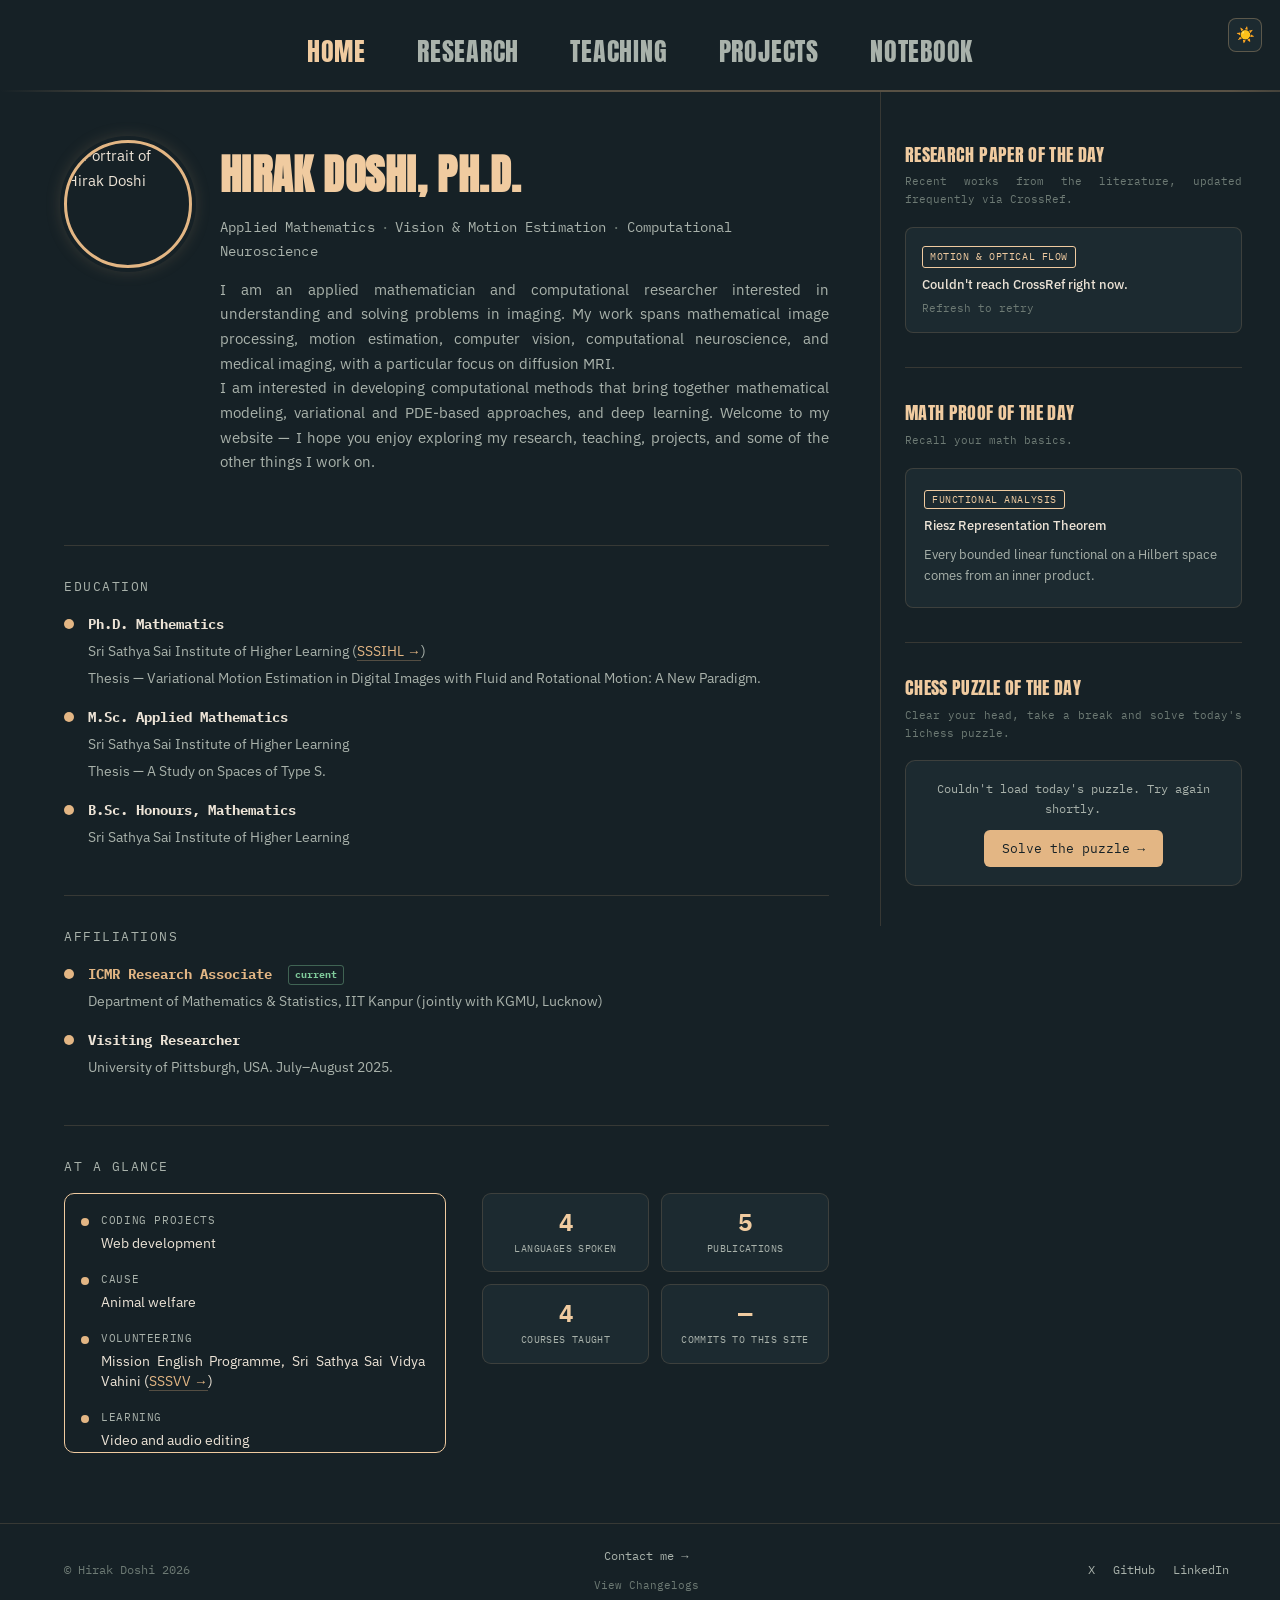
==== commit 298c9037: "bug fixes and version control improvements" ====
--- a/index.html
+++ b/index.html
@@ -1,6 +1,8 @@
 <!DOCTYPE html>
 <html lang="en">
 <head>
+<link rel="preload" href="fonts/anton-400.woff2" as="font" type="font/woff2" crossorigin>
+<link rel="preload" href="fonts/ibm-plex-sans-400.woff2" as="font" type="font/woff2" crossorigin>
 <script>(function(){try{if(localStorage.getItem('site-theme')==='light'){document.documentElement.classList.add('light-mode');}}catch(e){}})();</script>
 
 <meta charset="UTF-8">
@@ -11,7 +13,7 @@
 <link rel="icon" type="image/png" sizes="32x32" href="/images/favicon.png">
 <link rel="stylesheet" href="https://cdnjs.cloudflare.com/ajax/libs/chessboard-js/1.0.0/chessboard-1.0.0.min.css">
 <link rel="stylesheet" href="https://cdnjs.cloudflare.com/ajax/libs/KaTeX/0.16.9/katex.min.css">
-<link rel="stylesheet" href="style.css">
+<link rel="stylesheet" href="style.css?v=6">
 </head>
 <body>
 
@@ -288,7 +290,22 @@
 
             <div class="post-card">
                 <div class="post-meta-row">
-                    <span class="post-tag">v1.7.0</span>
+                    <span class="post-tag">v4.0.0</span>
+                    <span class="post-date">August 28, 2026</span>
+                </div>
+                <ul class="changelog-list">
+                    <li>Math Proof of the Day rebuilt from the ground up: results now typeset as normal prose with inline math instead of rigid LaTeX blocks, fixing overflow, clipping, and alignment bugs on mobile and desktop; proof sketch now matches the theorem statement in size and color, and both are fully justified</li>
+                    <li>Site fonts (Anton, IBM Plex Mono, IBM Plex Sans) are now self-hosted instead of loaded from Google Fonts — removes an external DNS lookup and round trip on every page load, noticeably faster first paint</li>
+                    <li>Fixed a long-standing layout bug: the right sidebar now stays pinned in view while scrolling on desktop/web instead of scrolling away with the page</li>
+                    <li>New post: "Learning Linux — IV: Permissions, Processes & Disk Usage" — 15 more commands (grep, chmod, chown, ps, top, kill, df, du, tar, curl, ssh, scp, alias, history, ln)</li>
+                    <li>Notebook: added tag filtering — appears automatically once posts span more than one category, no manual setup required</li>
+                    <li>Fixed stale share links across all blog posts and the Notebook listing, left over from the domain migration</li>
+                </ul>
+            </div>
+
+            <div class="post-card">
+                <div class="post-meta-row">
+                    <span class="post-tag">v3.7.0</span>
                     <span class="post-date">August 28, 2026</span>
                 </div>
                 <ul class="changelog-list">
@@ -301,7 +318,7 @@
 
             <div class="post-card">
                 <div class="post-meta-row">
-                    <span class="post-tag">v1.6.1</span>
+                    <span class="post-tag">v3.6.1</span>
                     <span class="post-date">August 27, 2026</span>
                 </div>
                 <ul class="changelog-list">
@@ -314,7 +331,7 @@
 
             <div class="post-card">
                 <div class="post-meta-row">
-                    <span class="post-tag">v1.6.0</span>
+                    <span class="post-tag">v3.6.0</span>
                     <span class="post-date">August 26, 2026</span>
                 </div>
                 <ul class="changelog-list">
@@ -328,7 +345,7 @@
 
             <div class="post-card">
                 <div class="post-meta-row">
-                    <span class="post-tag">v1.5.1</span>
+                    <span class="post-tag">v3.5.1</span>
                     <span class="post-date">August 25, 2026</span>
                 </div>
                 <ul class="changelog-list">
@@ -341,7 +358,7 @@
 
             <div class="post-card">
                 <div class="post-meta-row">
-                    <span class="post-tag">v1.5.0</span>
+                    <span class="post-tag">v3.5.0</span>
                     <span class="post-date">August 25, 2026</span>
                 </div>
                 <ul class="changelog-list">
@@ -354,7 +371,7 @@
 
             <div class="post-card">
                 <div class="post-meta-row">
-                    <span class="post-tag">v1.4.0</span>
+                    <span class="post-tag">v3.4.0</span>
                     <span class="post-date">August 23, 2026</span>
                 </div>
                 <ul class="changelog-list">
@@ -366,7 +383,7 @@
 
             <div class="post-card">
                 <div class="post-meta-row">
-                    <span class="post-tag">v1.3.0</span>
+                    <span class="post-tag">v3.3.0</span>
                     <span class="post-date">August 19–22, 2026</span>
                 </div>
                 <ul class="changelog-list">
@@ -378,7 +395,7 @@
 
             <div class="post-card">
                 <div class="post-meta-row">
-                    <span class="post-tag">v1.2.0</span>
+                    <span class="post-tag">v3.2.0</span>
                     <span class="post-date">August 17–18, 2026</span>
                 </div>
                 <ul class="changelog-list">
@@ -391,7 +408,7 @@
 
             <div class="post-card">
                 <div class="post-meta-row">
-                    <span class="post-tag">v1.1.0</span>
+                    <span class="post-tag">v3.1.0</span>
                     <span class="post-date">August 16, 2026</span>
                 </div>
                 <ul class="changelog-list">
@@ -403,7 +420,7 @@
 
             <div class="post-card">
                 <div class="post-meta-row">
-                    <span class="post-tag">v1.0.0</span>
+                    <span class="post-tag">v3.0.0</span>
                     <span class="post-date">August 15, 2026</span>
                 </div>
                 <ul class="changelog-list">
@@ -423,6 +440,7 @@
 <script src="https://cdnjs.cloudflare.com/ajax/libs/chess.js/0.10.3/chess.min.js"></script>
 <script src="https://cdnjs.cloudflare.com/ajax/libs/chessboard-js/1.0.0/chessboard-1.0.0.min.js"></script>
 <script src="https://cdnjs.cloudflare.com/ajax/libs/KaTeX/0.16.9/katex.min.js"></script>
-<script src="script.js"></script>
+<script src="https://cdnjs.cloudflare.com/ajax/libs/KaTeX/0.16.9/contrib/auto-render.min.js"></script>
+<script src="script.js?v=4"></script>
 </body>
 </html>
--- a/style.css
+++ b/style.css
@@ -1,4 +1,63 @@
-@import url('https://fonts.googleapis.com/css2?family=Anton&family=IBM+Plex+Mono:wght@400;500;600;700&family=IBM+Plex+Sans:wght@400;500;600&display=swap');
+/* Fonts self-hosted from /fonts (originally IBM Plex Mono/Sans and
+   Anton via Google Fonts) — removes the extra DNS lookup + round
+   trip to fonts.googleapis.com/fonts.gstatic.com that every visitor
+   paid before the font file could even start downloading. */
+@font-face {
+    font-family: 'Anton';
+    src: url('fonts/anton-400.woff2') format('woff2');
+    font-weight: 400;
+    font-style: normal;
+    font-display: swap;
+}
+@font-face {
+    font-family: 'IBM Plex Mono';
+    src: url('fonts/ibm-plex-mono-400.woff2') format('woff2');
+    font-weight: 400;
+    font-style: normal;
+    font-display: swap;
+}
+@font-face {
+    font-family: 'IBM Plex Mono';
+    src: url('fonts/ibm-plex-mono-500.woff2') format('woff2');
+    font-weight: 500;
+    font-style: normal;
+    font-display: swap;
+}
+@font-face {
+    font-family: 'IBM Plex Mono';
+    src: url('fonts/ibm-plex-mono-600.woff2') format('woff2');
+    font-weight: 600;
+    font-style: normal;
+    font-display: swap;
+}
+@font-face {
+    font-family: 'IBM Plex Mono';
+    src: url('fonts/ibm-plex-mono-700.woff2') format('woff2');
+    font-weight: 700;
+    font-style: normal;
+    font-display: swap;
+}
+@font-face {
+    font-family: 'IBM Plex Sans';
+    src: url('fonts/ibm-plex-sans-400.woff2') format('woff2');
+    font-weight: 400;
+    font-style: normal;
+    font-display: swap;
+}
+@font-face {
+    font-family: 'IBM Plex Sans';
+    src: url('fonts/ibm-plex-sans-500.woff2') format('woff2');
+    font-weight: 500;
+    font-style: normal;
+    font-display: swap;
+}
+@font-face {
+    font-family: 'IBM Plex Sans';
+    src: url('fonts/ibm-plex-sans-600.woff2') format('woff2');
+    font-weight: 600;
+    font-style: normal;
+    font-display: swap;
+}
 
 :root {
     --bg: #162126;
@@ -93,7 +152,6 @@
     font-size: 15px;
     line-height: 1.7;
     -webkit-font-smoothing: antialiased;
-    overflow-x: hidden;
 }
 
 img { max-width: 100%; display: block; }
@@ -387,6 +445,35 @@
 .about-titles .sep { color: var(--text-faint); margin: 0 6px; }
 
 .about-desc { color: var(--text-soft); font-size: 14.5px; max-width: none; margin: 0; text-align: justify; text-justify: inter-word; }
+
+/* ===========================================================
+   Notebook — tag filter pills
+=========================================================== */
+.tag-filter-bar {
+    display: flex;
+    flex-wrap: wrap;
+    gap: 8px;
+    margin-top: 18px;
+}
+.tag-pill {
+    font-family: var(--font-mono);
+    font-size: 11.5px;
+    letter-spacing: 0.03em;
+    text-transform: uppercase;
+    color: var(--text-soft);
+    background: transparent;
+    border: 1px solid var(--line);
+    border-radius: 999px;
+    padding: 6px 14px;
+    cursor: pointer;
+    transition: border-color .15s var(--ease), color .15s var(--ease), background .15s var(--ease);
+}
+.tag-pill:hover { border-color: var(--line-strong); color: var(--text); }
+.tag-pill.active {
+    color: var(--bg);
+    background: var(--accent);
+    border-color: var(--accent);
+}
 
 /* ===========================================================
    Section shell (generic left-column blocks)
@@ -738,26 +825,39 @@
 .equation-card:hover { border-color: var(--line-strong); transform: translateY(-1px); background: var(--bg-raised-2); }
 
 .eq-card-statement {
-    font-size: clamp(12.5px, 3vw, 14.5px);
-    color: var(--text-soft);
-    margin-top: 10px;
-    max-width: 100%;
-    overflow-x: hidden;
+    font-size: 13px;
+    color: var(--text-soft);
+    line-height: 1.6;
+    margin: 10px 0 0;
+}
+
+/* Statement and proof in the modal — plain wrapping text with
+   small inline KaTeX spans mixed in, so it reflows exactly like
+   any other paragraph at any screen width. */
+.eq-statement, .eq-proof {
+    line-height: 1.7;
     overflow-wrap: break-word;
-}
-.eq-card-statement .katex-display { margin: 0; overflow-x: hidden; text-align: left !important; }
-.eq-card-statement .katex { white-space: normal; }
-
+    text-align: justify;
+    text-justify: inter-word;
+}
 .eq-statement {
-    font-size: clamp(14px, 3vw, 16px);
+    font-size: 15.5px;
     color: var(--text);
     margin: 16px 0;
+}
+.eq-proof {
+    font-size: 15.5px;
+    color: var(--text);
+}
+.eq-statement .katex-display, .eq-proof .katex-display {
+    margin: 8px 0;
+    text-align: left;
+    overflow-x: hidden;
+}
+.eq-statement .katex-display > .katex, .eq-proof .katex-display > .katex {
     max-width: 100%;
-    overflow-x: hidden;
-    overflow-wrap: break-word;
-}
-.eq-statement .katex-display { margin: 0; overflow-x: hidden; text-align: left !important; }
-.eq-statement .katex { white-space: normal; }
+}
+.eq-statement .katex, .eq-proof .katex { font-size: clamp(0.85em, 3.2vw, 1em); white-space: normal; }
 
 .eq-proof-label {
     font-family: var(--font-mono);
@@ -767,17 +867,6 @@
     color: var(--accent-bright);
     margin: 0 0 8px;
 }
-
-.eq-proof {
-    font-size: clamp(13px, 2.8vw, 15px);
-    color: var(--text-soft);
-    line-height: 1.7;
-    max-width: 100%;
-    overflow-x: hidden;
-    overflow-wrap: break-word;
-}
-.eq-proof .katex-display { margin: 0 0 10px; overflow-x: hidden; text-align: left !important; }
-.eq-proof .katex { white-space: normal; }
 
 /* ===========================================================
    Side column — Chess puzzle
@@ -885,7 +974,10 @@
 
 /* Puzzle modal specifics */
 #puzzleModal .modal-box { max-width: 460px; text-align: center; }
-#equationModal .modal-box { max-width: 680px; }
+#equationModal .modal-box { max-width: 680px; max-height: 92vh; }
+#equationModal .modal-box, #equationModal .eq-statement, #equationModal .eq-proof {
+    overflow-x: hidden;
+}
 #puzzleBoard { width: 100%; max-width: 380px; margin: 10px auto 16px; }
 .puzzle-status { font-family: var(--font-mono); font-size: 13px; color: var(--text-soft); min-height: 20px; margin: 0 0 14px; }
 .puzzle-status.correct { color: var(--live); }
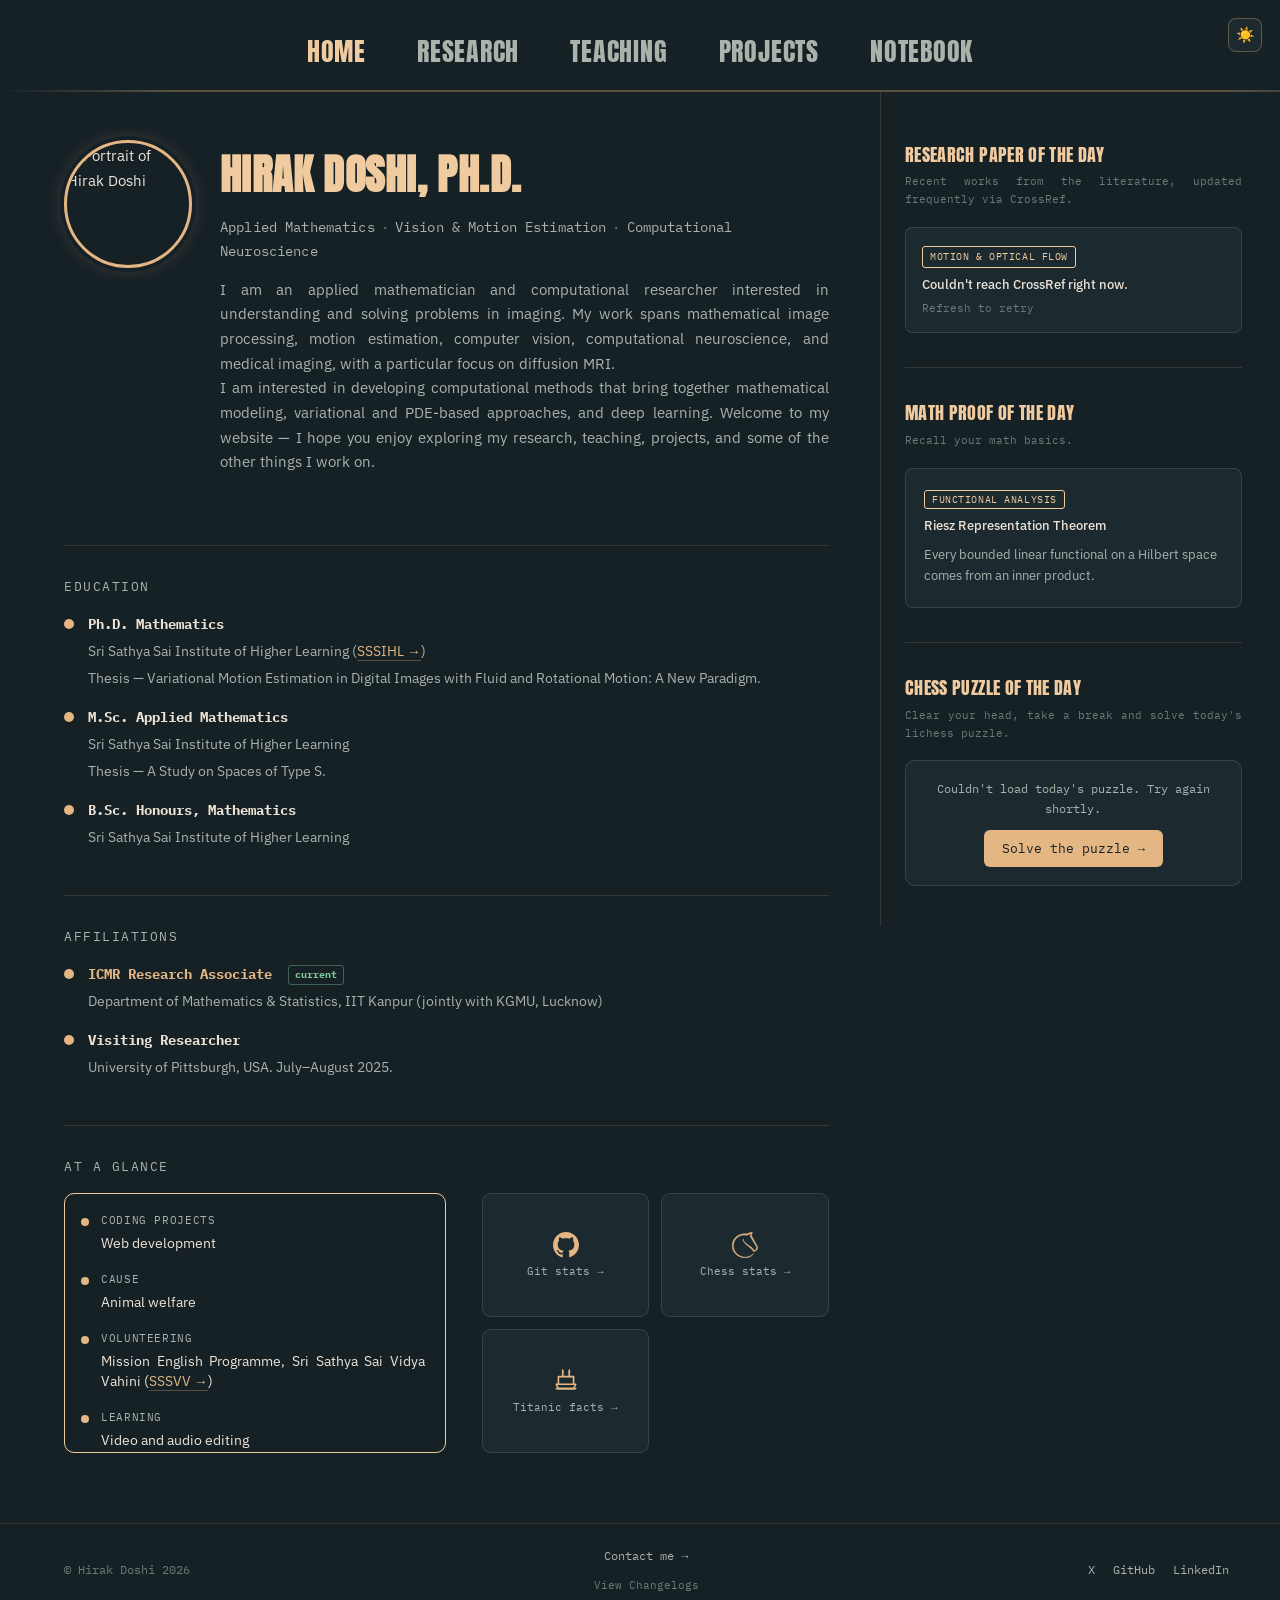
==== commit 4fed181f: "updated homepage" ====
--- a/index.html
+++ b/index.html
@@ -10,10 +10,19 @@
 <meta name="viewport" content="width=device-width, initial-scale=1">
 <title>Hirak Doshi</title>
 <meta name="description" content="Hirak Doshi — ICMR Research Associate, IIT Kanpur.">
-<link rel="icon" type="image/png" sizes="32x32" href="/images/favicon.png">
+<meta property="og:type" content="website">
+<meta property="og:title" content="Hirak Doshi">
+<meta property="og:description" content="Hirak Doshi — ICMR Research Associate, IIT Kanpur.">
+<meta property="og:url" content="https://hirakdoshi.github.io/">
+<meta property="og:image" content="https://hirakdoshi.github.io/images/favicon.png?v=2">
+<meta name="twitter:card" content="summary_large_image">
+<meta name="twitter:title" content="Hirak Doshi">
+<meta name="twitter:description" content="Hirak Doshi — ICMR Research Associate, IIT Kanpur.">
+<meta name="twitter:image" content="https://hirakdoshi.github.io/images/favicon.png?v=2">
+<link rel="icon" type="image/png" sizes="32x32" href="/images/favicon.png?v=2">
 <link rel="stylesheet" href="https://cdnjs.cloudflare.com/ajax/libs/chessboard-js/1.0.0/chessboard-1.0.0.min.css">
 <link rel="stylesheet" href="https://cdnjs.cloudflare.com/ajax/libs/KaTeX/0.16.9/katex.min.css">
-<link rel="stylesheet" href="style.css?v=6">
+<link rel="stylesheet" href="style.css?v=14">
 </head>
 <body>
 
@@ -152,11 +161,19 @@
                 </div>
 
                 <div class="stat-col">
-                    <div class="stat-grid stat-grid-2col">
-                        <div class="stat-box"><div class="num">4</div><div class="lbl">Languages spoken</div></div>
-                        <div class="stat-box"><div class="num">5</div><div class="lbl">Publications</div></div>
-                        <div class="stat-box"><div class="num">4</div><div class="lbl">Courses taught</div></div>
-                        <div class="stat-box"><div class="num" id="commitCount">—</div><div class="lbl">Commits to this site</div></div>
+                    <div class="live-card-grid">
+                        <button class="live-card" id="githubCard" type="button">
+                            <span class="live-card-logo"><svg viewBox="0 0 16 16" fill="currentColor"><path d="M8 0C3.58 0 0 3.58 0 8c0 3.54 2.29 6.53 5.47 7.59.4.07.55-.17.55-.38 0-.19-.01-.82-.01-1.49-2.01.37-2.53-.49-2.69-.94-.09-.23-.48-.94-.82-1.13-.28-.15-.68-.52-.01-.53.63-.01 1.08.58 1.23.82.72 1.21 1.87.87 2.33.66.07-.52.28-.87.51-1.07-1.78-.2-3.64-.89-3.64-3.95 0-.87.31-1.59.82-2.15-.08-.2-.36-1.02.08-2.12 0 0 .67-.21 2.2.82.64-.18 1.32-.27 2-.27.68 0 1.36.09 2 .27 1.53-1.04 2.2-.82 2.2-.82.44 1.1.16 1.92.08 2.12.51.56.82 1.27.82 2.15 0 3.07-1.87 3.75-3.65 3.95.29.25.54.73.54 1.48 0 1.07-.01 1.93-.01 2.2 0 .21.15.46.55.38A8.013 8.013 0 0 0 16 8c0-4.42-3.58-8-8-8z"/></svg></span>
+                            <span class="live-card-sub">Git stats →</span>
+                        </button>
+                        <button class="live-card" id="chessCard" type="button">
+                            <span class="live-card-logo"><svg xmlns="http://www.w3.org/2000/svg" viewBox="0 0 50 50" fill="currentColor" stroke="currentColor" stroke-linejoin="round"><path d="M38.956.5c-3.53.418-6.452.902-9.286 2.984C5.534 1.786-.692 18.533.68 29.364 3.493 50.214 31.918 55.785 41.329 41.7c-7.444 7.696-19.276 8.752-28.323 3.084S-.506 27.392 4.683 17.567C9.873 7.742 18.996 4.535 29.03 6.405c2.43-1.418 5.225-3.22 7.655-3.187l-1.694 4.86 12.752 21.37c-.439 5.654-5.459 6.112-5.459 6.112-.574-1.47-1.634-2.942-4.842-6.036-3.207-3.094-17.465-10.177-15.788-16.207-2.001 6.967 10.311 14.152 14.04 17.663 3.73 3.51 5.426 6.04 5.795 6.756 0 0 9.392-2.504 7.838-8.927L37.4 7.171z"/></svg></span>
+                            <span class="live-card-sub">Chess stats →</span>
+                        </button>
+                        <button class="live-card" id="titanicCard" type="button">
+                            <span class="live-card-logo"><svg viewBox="0 0 24 24" fill="none" stroke="currentColor" stroke-width="1.5" stroke-linecap="round" stroke-linejoin="round"><path d="M3 15h18l-2 4H5l-2-4z"/><path d="M5 15V8h14v7"/><line x1="9" y1="8" x2="9" y2="4"/><line x1="15" y1="8" x2="15" y2="4"/><line x1="9" y1="4" x2="9" y2="2"/><line x1="15" y1="4" x2="15" y2="2"/><line x1="3" y1="19" x2="21" y2="19"/></svg></span>
+                            <span class="live-card-sub">Titanic facts →</span>
+                        </button>
                     </div>
                 </div>
             </div>
@@ -230,6 +247,38 @@
     </div>
 </div>
 
+<!-- ============== GITHUB MODAL ============== -->
+<div class="modal-overlay" id="githubModal">
+    <div class="modal-box">
+        <button class="modal-close" id="githubModalClose">&times;</button>
+        <span class="modal-tag">GitHub</span>
+        <div id="githubModalBody">
+            <p class="live-modal-loading">Loading…</p>
+        </div>
+    </div>
+</div>
+
+<!-- ============== CHESS MODAL ============== -->
+<div class="modal-overlay" id="chessModal">
+    <div class="modal-box">
+        <button class="modal-close" id="chessModalClose">&times;</button>
+        <span class="modal-tag">Lichess</span>
+        <div id="chessModalBody">
+            <p class="live-modal-loading">Loading…</p>
+        </div>
+    </div>
+</div>
+
+<!-- ============== TITANIC FACT MODAL ============== -->
+<div class="modal-overlay" id="titanicModal">
+    <div class="modal-box">
+        <button class="modal-close" id="titanicModalClose">&times;</button>
+        <span class="modal-tag" id="titanicModalTag">Titanic</span>
+        <h3 id="titanicModalTitle">—</h3>
+        <p class="modal-abstract" id="titanicModalBody">—</p>
+    </div>
+</div>
+
 <!-- ============== EQUATION OF THE DAY MODAL ============== -->
 <div class="modal-overlay" id="equationModal">
     <div class="modal-box">
@@ -290,6 +339,31 @@
 
             <div class="post-card">
                 <div class="post-meta-row">
+                    <span class="post-tag">v4.2.0</span>
+                    <span class="post-date">September 8, 2026</span>
+                </div>
+                <ul class="changelog-list">
+                    <li>New "Live Elsewhere" section on the homepage — small clickable boxes that open a modal with live-fetched stats, matching the site's dashboard aesthetic</li>
+                    <li>GitHub box: public repos, commits to this site, years on GitHub, and top language (computed live from repo data, with Jupyter Notebook counted as Python)</li>
+                    <li>Chess box: live Lichess ratings across Bullet, Blitz, Rapid, Classical, Antichess, Atomic, and Puzzles, using the real Lichess variant icons and logo, recolored to match the site</li>
+                    <li>Titanic Fact of the Day: a hand-curated, rotating set of facts sourced from RMS Titanic Inc.'s official facts page</li>
+                    <li>Fixed the puzzle board's mobile drag-and-drop feel — suppressed the browser's default touch gestures (scroll, text-select, iOS's image callout) that were fighting the board's own touch handling</li>
+                </ul>
+            </div>
+
+            <div class="post-card">
+                <div class="post-meta-row">
+                    <span class="post-tag">v4.1.0</span>
+                    <span class="post-date">August 29, 2026</span>
+                </div>
+                <ul class="changelog-list">
+                    <li>Added sitemap.xml and robots.txt, and submitted them to both Google Search Console and Bing Webmaster Tools — helps search engines actually find and index every page correctly</li>
+                    <li>Added Open Graph and Twitter Card meta tags site-wide — links to any page now show a proper title, description, and your favicon when shared on WhatsApp, X, LinkedIn, Slack, and similar platforms, instead of a bare link</li>
+                </ul>
+            </div>
+
+            <div class="post-card">
+                <div class="post-meta-row">
                     <span class="post-tag">v4.0.0</span>
                     <span class="post-date">August 28, 2026</span>
                 </div>
@@ -441,6 +515,6 @@
 <script src="https://cdnjs.cloudflare.com/ajax/libs/chessboard-js/1.0.0/chessboard-1.0.0.min.js"></script>
 <script src="https://cdnjs.cloudflare.com/ajax/libs/KaTeX/0.16.9/katex.min.js"></script>
 <script src="https://cdnjs.cloudflare.com/ajax/libs/KaTeX/0.16.9/contrib/auto-render.min.js"></script>
-<script src="script.js?v=4"></script>
+<script src="script.js?v=13"></script>
 </body>
 </html>
--- a/style.css
+++ b/style.css
@@ -177,6 +177,16 @@
    and reappears on drop (the settled position re-render is CSS-driven,
    so it isn't affected the same way). Restore content-box just for it. */
 #puzzleBoard, #puzzleBoard * { box-sizing: content-box; }
+/* Suppress default touch behaviors (page scroll, text selection, iOS
+   "save image" long-press menu) so the library's own touch-drag logic
+   isn't fighting the browser for control of the gesture. */
+#puzzleBoard {
+    touch-action: none;
+    -webkit-user-select: none;
+    user-select: none;
+    -webkit-touch-callout: none;
+}
+#puzzleBoard img { -webkit-touch-callout: none; pointer-events: none; }
 
 /* ===========================================================
    Entry list — numbered records (publications, workshops, courses)
@@ -631,6 +641,136 @@
     .stat-grid:not(.stat-grid-2col) { grid-template-columns: repeat(3, 1fr); }
     .stat-grid-2col { grid-template-columns: repeat(2, 1fr); }
 }
+
+/* ===========================================================
+   Live Elsewhere — clickable GitHub / Chess stat cards
+=========================================================== */
+.live-card-grid {
+    display: grid;
+    grid-template-columns: repeat(2, 1fr);
+    gap: 12px;
+    height: 100%;
+}
+
+.live-card {
+    display: flex;
+    flex-direction: column;
+    align-items: center;
+    justify-content: center;
+    gap: 6px;
+    background: var(--bg-raised);
+    border: 1px solid var(--line);
+    border-radius: 9px;
+    padding: 10px 8px;
+    cursor: pointer;
+    text-align: center;
+    font-family: inherit;
+    transition: border-color .18s var(--ease), transform .18s var(--ease), background .18s var(--ease);
+}
+.live-card:hover { border-color: var(--line-strong); transform: translateY(-2px); background: var(--bg-raised-2); }
+
+.live-card-logo {
+    display: inline-flex;
+    align-items: center;
+    justify-content: center;
+    width: 26px;
+    height: 26px;
+    color: var(--accent);
+}
+.live-card-logo svg { width: 100%; height: 100%; }
+
+.live-card-sub {
+    font-family: var(--font-mono);
+    font-size: 10.5px;
+    color: var(--text-soft);
+}
+
+.live-modal-loading { color: var(--text-soft); font-size: 13.5px; margin: 16px 0; }
+.live-modal-error { color: var(--text-soft); font-size: 13.5px; margin: 16px 0; }
+
+.live-profile-header {
+    display: flex;
+    align-items: center;
+    gap: 14px;
+    margin: 16px 0 20px;
+}
+.live-profile-avatar {
+    width: 56px;
+    height: 56px;
+    border-radius: 50%;
+    border: 1px solid var(--line-strong);
+    object-fit: cover;
+}
+.live-profile-name { font-family: var(--font-sans); font-weight: 600; font-size: 16px; color: var(--text); }
+.live-profile-meta { font-family: var(--font-mono); font-size: 12px; color: var(--text-soft); margin-top: 2px; }
+
+.live-stat-grid {
+    display: grid;
+    grid-template-columns: repeat(2, 1fr);
+    gap: 10px;
+}
+.live-stat-item {
+    background: var(--bg);
+    border: 1px solid var(--line);
+    border-radius: 8px;
+    padding: 12px 14px;
+}
+.live-stat-item .num { font-family: var(--font-mono); font-size: 1.3rem; font-weight: 700; color: var(--accent-bright); line-height: 1; }
+.live-stat-item .lbl { font-family: var(--font-mono); font-size: 10px; color: var(--text-soft); text-transform: uppercase; letter-spacing: 0.04em; margin-top: 6px; }
+
+.stat-tile-grid {
+    display: grid;
+    grid-template-columns: repeat(4, 1fr);
+    gap: 10px;
+    margin: 20px 0 0;
+}
+.stat-tile {
+    display: flex;
+    flex-direction: column;
+    align-items: center;
+    gap: 6px;
+    background: var(--bg);
+    border: 1px solid var(--line);
+    border-radius: 10px;
+    padding: 14px 8px;
+    text-align: center;
+}
+.stat-tile-icon { width: 28px; height: 28px; color: var(--accent); }
+.stat-tile-icon svg, .stat-tile-icon img { width: 100%; height: 100%; }
+.stat-tile-value { font-family: var(--font-mono); font-size: 15px; font-weight: 700; color: var(--text); }
+.stat-tile-value .prov { color: var(--text-soft); font-weight: 400; font-size: 10px; }
+.stat-tile-label { font-family: var(--font-mono); font-size: 9.5px; color: var(--text-soft); text-transform: uppercase; letter-spacing: 0.03em; }
+
+@media screen and (max-width: 480px) {
+    .stat-tile-grid { grid-template-columns: repeat(3, 1fr); }
+}
+
+.modal-profile-header {
+    display: flex;
+    flex-direction: column;
+    align-items: center;
+    text-align: center;
+    margin: 8px 0 18px;
+    padding-bottom: 18px;
+    border-bottom: 1px dashed var(--line-strong);
+}
+.modal-profile-avatar {
+    width: 64px;
+    height: 64px;
+    border-radius: 50%;
+    background: var(--bg);
+    border: 1px solid var(--line-strong);
+    display: flex;
+    align-items: center;
+    justify-content: center;
+    padding: 14px;
+    color: var(--accent);
+    margin-bottom: 10px;
+}
+.modal-profile-avatar svg { width: 100%; height: 100%; }
+img.modal-profile-avatar { padding: 0; }
+.modal-profile-name { font-family: var(--font-sans); font-weight: 600; font-size: 17px; color: var(--text); }
+.modal-profile-meta { font-family: var(--font-mono); font-size: 12px; color: var(--text-soft); margin-top: 4px; }
 
 /* ===========================================================
    Footer
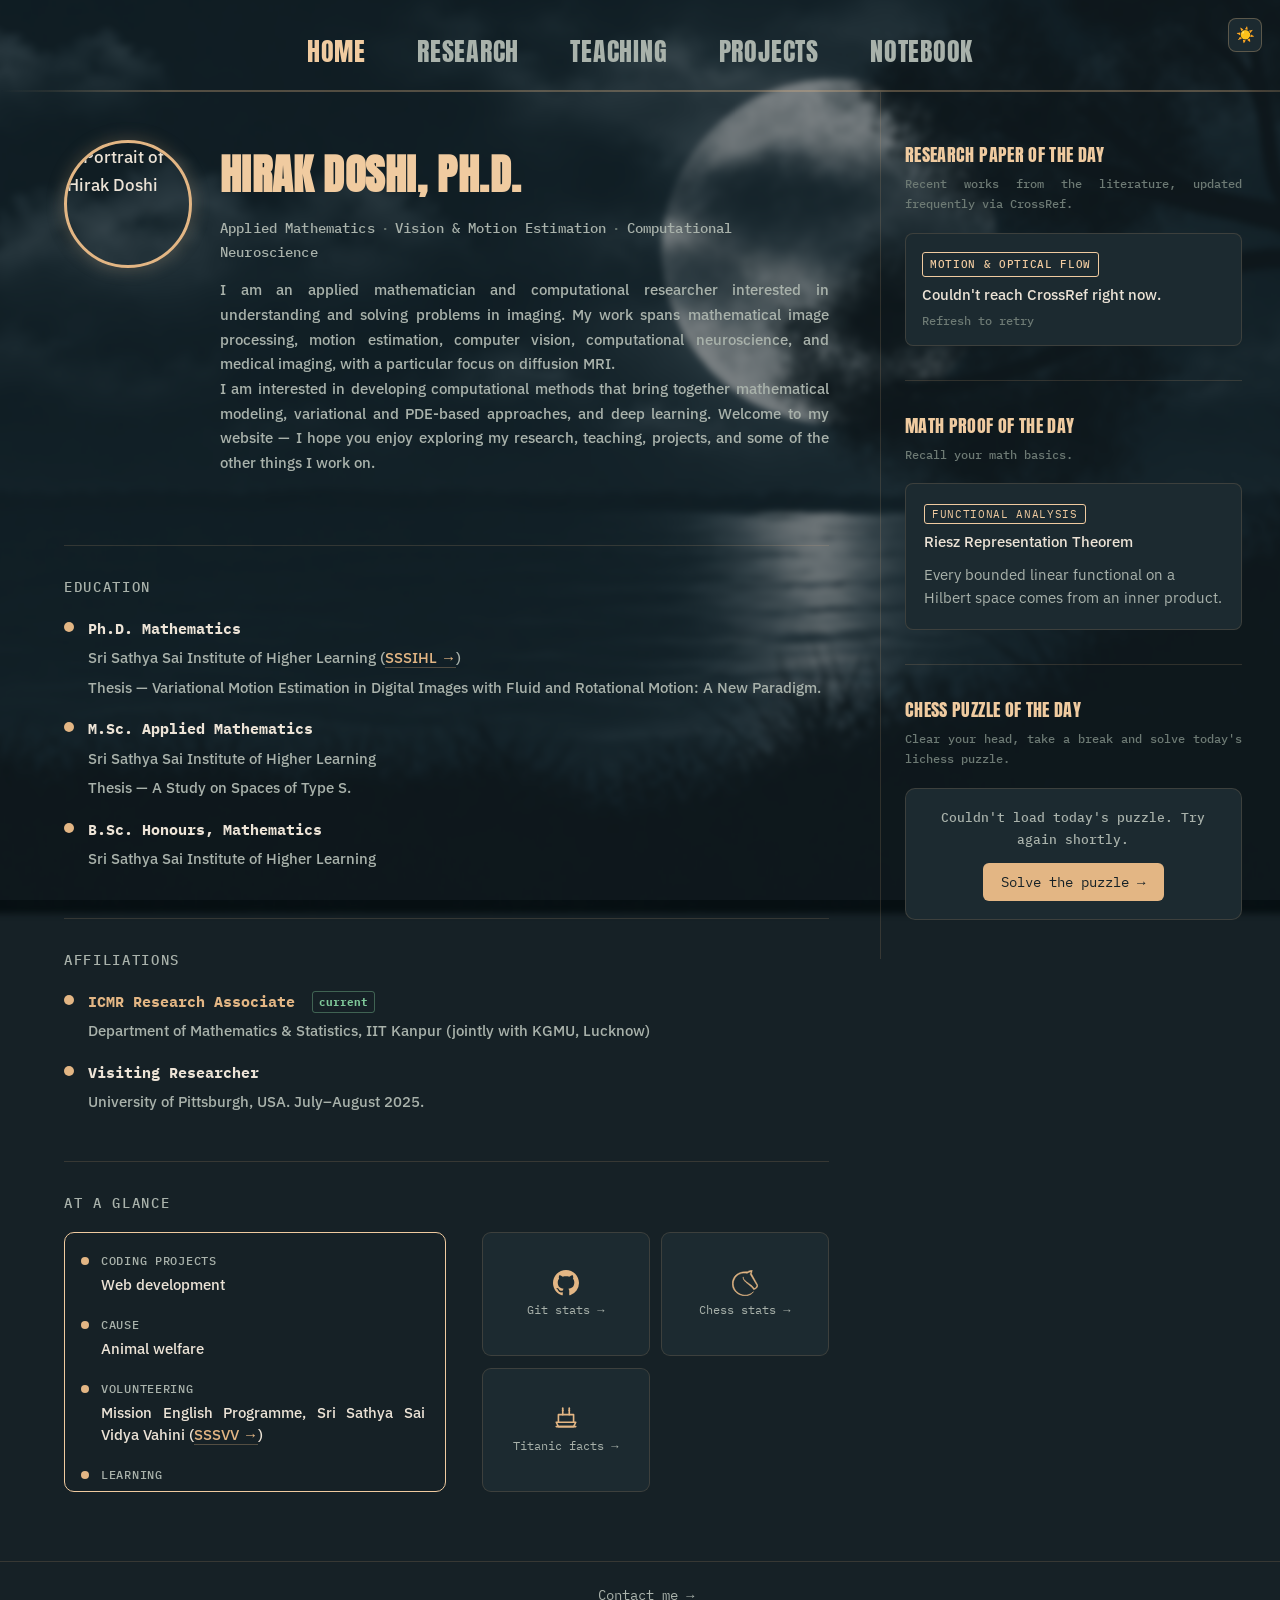
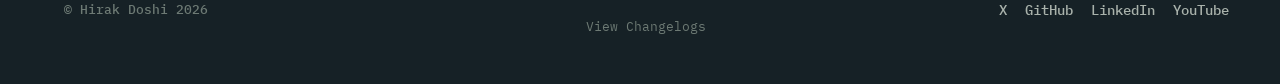
==== commit 314d8aa0: "Update index.html: YouTube footer link, v4.3.0 changelog entry, cache-bust bump" ====
--- a/index.html
+++ b/index.html
@@ -1,6 +1,7 @@
 <!DOCTYPE html>
 <html lang="en">
 <head>
+<link rel="preload" href="fonts/vfc-fantomen.woff2" as="font" type="font/woff2" crossorigin>
 <link rel="preload" href="fonts/anton-400.woff2" as="font" type="font/woff2" crossorigin>
 <link rel="preload" href="fonts/ibm-plex-sans-400.woff2" as="font" type="font/woff2" crossorigin>
 <script>(function(){try{if(localStorage.getItem('site-theme')==='light'){document.documentElement.classList.add('light-mode');}}catch(e){}})();</script>
@@ -22,7 +23,7 @@
 <link rel="icon" type="image/png" sizes="32x32" href="/images/favicon.png?v=2">
 <link rel="stylesheet" href="https://cdnjs.cloudflare.com/ajax/libs/chessboard-js/1.0.0/chessboard-1.0.0.min.css">
 <link rel="stylesheet" href="https://cdnjs.cloudflare.com/ajax/libs/KaTeX/0.16.9/katex.min.css">
-<link rel="stylesheet" href="style.css?v=14">
+<link rel="stylesheet" href="style.css?v=34">
 </head>
 <body>
 
@@ -221,6 +222,7 @@
         <a href="https://twitter.com/beinghd16/" target="_blank" rel="noopener">X</a>
         <a href="https://github.com/hirakdoshi" target="_blank" rel="noopener">GitHub</a>
         <a href="https://linkedin.com/in/hirak-doshi/" target="_blank" rel="noopener">LinkedIn</a>
+        <a href="https://www.youtube.com/@hirak16" target="_blank" rel="noopener">YouTube</a>
     </div>
 </footer>
 
@@ -339,6 +341,22 @@
 
             <div class="post-card">
                 <div class="post-meta-row">
+                    <span class="post-tag">v4.3.0</span>
+                    <span class="post-date">November 1, 2026</span>
+                </div>
+                <ul class="changelog-list">
+                    <li>Pages now fade in with a smooth dissolve as you scroll, on web, tablet, and mobile — content already on screen on load appears instantly, so only what's actually below the fold animates in</li>
+                    <li>New ambient background scene behind every page: a cloudy moon over rippling water at night, and the same scene with the moon swapped for an overcast sun in light mode — blurred just enough to stay out of the way of the text</li>
+                    <li>Light mode rebuilt with a fresh "overcast lake" color palette — warmer, better contrast against the new background, and easier on the eyes than earlier attempts</li>
+                    <li>Removed the extra colored ring around the homepage portrait photo, keeping just the single accent rim in both themes</li>
+                    <li>Added a YouTube channel link to the footer on every page, including each individual Notebook post</li>
+                    <li>GitHub stats card: removed the duplicate "years on GitHub" line, and fixed the 4-stat grid on mobile to lay out as a clean 2x2 instead of 3-then-1</li>
+                    <li>Minor light-mode card background tweak for a touch more contrast</li>
+                </ul>
+            </div>
+
+            <div class="post-card">
+                <div class="post-meta-row">
                     <span class="post-tag">v4.2.0</span>
                     <span class="post-date">September 8, 2026</span>
                 </div>
@@ -515,6 +533,6 @@
 <script src="https://cdnjs.cloudflare.com/ajax/libs/chessboard-js/1.0.0/chessboard-1.0.0.min.js"></script>
 <script src="https://cdnjs.cloudflare.com/ajax/libs/KaTeX/0.16.9/katex.min.js"></script>
 <script src="https://cdnjs.cloudflare.com/ajax/libs/KaTeX/0.16.9/contrib/auto-render.min.js"></script>
-<script src="script.js?v=13"></script>
+<script src="script.js?v=15"></script>
 </body>
 </html>
--- a/style.css
+++ b/style.css
@@ -10,6 +10,14 @@
     font-display: swap;
 }
 @font-face {
+    font-family: 'VFC Fantomen';
+    src: url('fonts/vfc-fantomen.woff2') format('woff2'),
+         url('fonts/vfc-fantomen.ttf') format('truetype');
+    font-weight: 400;
+    font-style: normal;
+    font-display: swap;
+}
+@font-face {
     font-family: 'IBM Plex Mono';
     src: url('fonts/ibm-plex-mono-400.woff2') format('woff2');
     font-weight: 400;
@@ -87,33 +95,32 @@
 }
 
 /* ===========================================================
-   Light mode — warm cream/parchment, same accent family.
-   Scoped to <html> so an inline blocking script in <head> can
-   apply it before first paint (no flash of dark theme).
+   Light mode — overcast lake palette
+   Cool mist, slate, and muted copper; designed for legibility
+   over the subdued sun-and-water background.
 =========================================================== */
 html.light-mode {
-    --bg: #e8d9c3;
-    --bg-raised: #ddc9a9;
-    --bg-raised-2: #d1b892;
-    --line: rgba(58, 42, 24, 0.18);
-    --line-strong: rgba(58, 42, 24, 0.32);
-
-    --accent: #a8551f;
-    --accent-bright: #8a4316;
-    --accent-dim: rgba(138, 67, 22, 0.5);
-
-    --text: #241a10;
-    --text-soft: #4a3624;
-    --text-faint: #715a41;
-
-    --live: #3d7e57;
-    --white-side: #241a10;
-    --black-side: #715a41;
+    --bg: #DCE2E3;
+    --bg-raised: #E7E9E8;
+    --bg-raised-2: #D2DADC;
+
+    --line: rgba(32, 43, 48, 0.30);
+    --line-strong: rgba(32, 43, 48, 0.52);
+
+    --accent: #853F21;
+    --accent-bright: #5B2815;
+    --accent-dim: rgba(133, 63, 33, 0.18);
+
+    --text: #202B30;
+    --text-soft: #34464E;
+    --text-faint: #394246;
+
+    --live: #286747;
+    --white-side: #202B30;
+    --black-side: #4B5D65;
 
     color-scheme: light;
 }
-
-html.light-mode body::before { display: none; }
 
 .theme-toggle {
     display: inline-flex;
@@ -149,9 +156,68 @@
     background: var(--bg);
     color: var(--text);
     font-family: var(--font-sans);
-    font-size: 15px;
+    font-weight: 500;
+    font-size: 16.5px;
     line-height: 1.7;
     -webkit-font-smoothing: antialiased;
+    position: relative;
+}
+
+/* ===========================================================
+   Ambient background — a cloudy moon-over-water night scene
+   (bg-night.svg), swapped for an overcast sun-over-water scene
+   in light mode (bg-day.svg). Both SVGs animate their own clouds
+   and water ripples internally (SMIL), so nothing here needs to
+   drive motion. This layer (::before) holds the illustration,
+   blurred so it reads as atmosphere rather than a sharp picture;
+   a second layer (::after) washes it with the page's own --bg
+   color so it always sits comfortably behind text in either
+   theme, at whatever brightness that theme's text needs.
+=========================================================== */
+body::before {
+    content: '';
+    position: fixed;
+    inset: 0;
+    z-index: 0;
+    pointer-events: none;
+    background-image: url('images/bg-night.svg');
+    background-size: cover;
+    background-position: center bottom;
+    background-repeat: no-repeat;
+    filter: blur(3px);
+    transform: scale(1.03); /* hides the blurred edge fringe */
+}
+
+html.light-mode body::before {
+    background-image: url('images/bg-day.svg');
+}
+
+body::after {
+    content: '';
+    position: fixed;
+    inset: 0;
+    z-index: 0;
+    pointer-events: none;
+    background: var(--bg);
+    opacity: 0.5;
+}
+
+/* Same 0.5 strength as dark mode gets — the photo should show
+   through exactly as much in both themes. */
+html.light-mode body::after { opacity: 0.5; }
+
+@media (prefers-reduced-motion: reduce) {
+    body::before { filter: blur(3px); }
+}
+
+/* The content wrapper needs to sit above the gradient layer and
+   keep its own backgrounds opaque — .shell is the top-level
+   content wrapper on every page. Deliberately excludes the
+   theme/header toggle buttons, which already manage their own
+   fixed position + z-index further up this file. */
+.shell, .site-header, .site-footer, .modal-overlay {
+    position: relative;
+    z-index: 1;
 }
 
 img { max-width: 100%; display: block; }
@@ -212,15 +278,15 @@
 .entry-item::before {
     content: counter(entry, decimal-leading-zero);
     font-family: var(--font-mono);
-    font-size: 11px;
+    font-size: 12.5px;
     color: var(--accent);
     padding-top: 3px;
 }
 
 .entry-title { font-size: 14px; color: var(--text); margin: 0 0 5px; line-height: 1.55; text-align: justify; text-justify: inter-word; }
 .entry-title strong { color: var(--accent-bright); font-family: var(--font-sans); font-weight: 500; }
-.entry-meta { font-family: var(--font-mono); font-size: 11.5px; color: var(--text-soft); margin: 0 0 4px; text-align: justify; text-justify: inter-word; }
-.entry-desc { font-size: 13px; color: var(--text-soft); margin: 6px 0 0; line-height: 1.6; text-align: justify; text-justify: inter-word; }
+.entry-meta { font-family: var(--font-mono); font-size: 13px; color: var(--text-soft); margin: 0 0 4px; text-align: justify; text-justify: inter-word; }
+.entry-desc { font-size: 14.5px; color: var(--text-soft); margin: 6px 0 0; line-height: 1.6; text-align: justify; text-justify: inter-word; }
 
 /* ===========================================================
    Card grid — GitHub projects, certifications, memberships
@@ -246,15 +312,15 @@
 }
 
 .info-tile:hover { border-color: var(--line-strong); transform: translateY(-2px); }
-.info-tile h4 { font-family: var(--font-sans); font-size: 13.5px; font-weight: 600; color: var(--text); margin: 0 0 6px; }
-.info-tile p { font-size: 12.5px; color: var(--text-soft); margin: 0; line-height: 1.55; }
-.info-tile .tile-meta { font-family: var(--font-mono); font-size: 10.5px; color: var(--text-faint); margin-top: 8px; display: block; }
+.info-tile h4 { font-family: var(--font-sans); font-size: 15px; font-weight: 600; color: var(--text); margin: 0 0 6px; }
+.info-tile p { font-size: 14px; color: var(--text-soft); margin: 0; line-height: 1.55; }
+.info-tile .tile-meta { font-family: var(--font-mono); font-size: 12px; color: var(--text-faint); margin-top: 8px; display: block; }
 
 /* Skills key/value rows (project page) */
 .kv-list { display: flex; flex-direction: column; gap: 0; }
-.kv-row { display: grid; grid-template-columns: 130px 1fr; gap: 14px; padding: 10px 0; border-bottom: 1px solid var(--line); font-size: 13px; }
+.kv-row { display: grid; grid-template-columns: 130px 1fr; gap: 14px; padding: 10px 0; border-bottom: 1px solid var(--line); font-size: 14.5px; }
 .kv-row:last-child { border-bottom: none; }
-.kv-row .k { font-family: var(--font-mono); font-size: 11px; color: var(--text-soft); font-weight: 500; text-transform: uppercase; letter-spacing: 0.05em; padding-top: 2px; }
+.kv-row .k { font-family: var(--font-mono); font-size: 12.5px; color: var(--text-soft); font-weight: 500; text-transform: uppercase; letter-spacing: 0.05em; padding-top: 2px; }
 .kv-row .v { color: var(--text-soft); }
 
 /* ===========================================================
@@ -279,7 +345,7 @@
     min-width: 26px;
     padding: 2px 7px;
     border-radius: 4px;
-    font-size: 10.5px;
+    font-size: 12px;
     font-weight: 700;
     letter-spacing: 0.02em;
     color: #10140f;
@@ -291,12 +357,12 @@
 .sjr-q.q4 { background: #DF675D; } /* SCImago red */
 .sjr-q.unranked { background: var(--bg-raised-2); color: var(--text-faint); }
 
-.sjr-score { font-size: 10.5px; color: var(--text-soft); }
+.sjr-score { font-size: 12px; color: var(--text-soft); }
 .sjr-score strong { color: var(--accent); font-weight: 600; }
 .sjr-score a { border: none; background-image: none; padding-bottom: 0; border-bottom: 1px dotted var(--accent); transition: color .15s var(--ease); }
 .sjr-score a:hover strong { color: var(--accent-bright); }
 .sjr-score a:hover { border-bottom-color: var(--accent-bright); }
-.sjr-year { font-size: 10px; color: var(--text-faint); }
+.sjr-year { font-size: 11.5px; color: var(--text-faint); }
 .sjr-sep { color: var(--text-faint); }
 ::selection { background: rgba(227, 182, 132, 0.25); color: var(--accent-bright); }
 
@@ -361,7 +427,7 @@
     border: 1px solid var(--line-strong);
     color: var(--accent);
     font-family: var(--font-mono);
-    font-size: 12px;
+    font-size: 13.5px;
     border-radius: 6px;
     padding: 8px 12px;
 }
@@ -401,13 +467,13 @@
     overflow: hidden;
     flex-shrink: 0;
     border: 3px solid var(--accent);
-    box-shadow: 0 0 0 4px var(--bg), 0 0 18px rgba(227, 182, 132, 0.25);
+    box-shadow: 0 0 18px rgba(227, 182, 132, 0.25);
     cursor: pointer;
     transition: transform .18s var(--ease), box-shadow .18s var(--ease);
 }
 .portrait:hover {
     transform: scale(1.04);
-    box-shadow: 0 0 0 4px var(--bg), 0 0 26px rgba(227, 182, 132, 0.4);
+    box-shadow: 0 0 26px rgba(227, 182, 132, 0.4);
 }
 .portrait img { width: 100%; height: 100%; object-fit: cover; }
 
@@ -467,7 +533,7 @@
 }
 .tag-pill {
     font-family: var(--font-mono);
-    font-size: 11.5px;
+    font-size: 13px;
     letter-spacing: 0.03em;
     text-transform: uppercase;
     color: var(--text-soft);
@@ -493,7 +559,7 @@
 
 .block-label {
     font-family: var(--font-mono);
-    font-size: 12.5px;
+    font-size: 14px;
     text-transform: uppercase;
     letter-spacing: 0.12em;
     color: var(--text-soft);
@@ -518,14 +584,14 @@
     100% { box-shadow: 0 0 0 0 rgba(127, 201, 154, 0); }
 }
 
-.affil-item h4 { margin: 0 0 4px; font-family: var(--font-mono); font-size: 13.5px; color: var(--accent); }
-.affil-item p { margin: 0; font-size: 13.5px; color: var(--text-soft); }
+.affil-item h4 { margin: 0 0 4px; font-family: var(--font-mono); font-size: 15px; color: var(--accent); }
+.affil-item p { margin: 0; font-size: 15px; color: var(--text-soft); }
 .nowrap-link { white-space: nowrap; }
 .affil-item p + p { margin-top: 4px; }
 .affil-item .badge {
     display: inline-block;
     font-family: var(--font-mono);
-    font-size: 9.5px;
+    font-size: 11px;
     color: var(--live);
     border: 1px solid rgba(127,201,154,0.4);
     border-radius: 3px;
@@ -542,7 +608,7 @@
 .chip-row { display: flex; flex-wrap: wrap; gap: 8px; }
 .chip {
     font-family: var(--font-mono);
-    font-size: 11.5px;
+    font-size: 13px;
     color: var(--text-soft);
     background: var(--bg-raised);
     border: 1px solid var(--line);
@@ -590,13 +656,13 @@
 
 .now-label {
     font-family: var(--font-mono);
-    font-size: 10.5px;
+    font-size: 12px;
     text-transform: uppercase;
     letter-spacing: 0.06em;
     color: var(--text-soft);
 }
 
-.now-value { font-size: 13.5px; color: var(--text); line-height: 1.5; text-align: justify; text-justify: inter-word; }
+.now-value { font-size: 15px; color: var(--text); line-height: 1.5; text-align: justify; text-justify: inter-word; }
 
 .stat-grid {
     display: grid;
@@ -628,7 +694,7 @@
 
 .stat-box .lbl {
     font-family: var(--font-mono);
-    font-size: 9.5px;
+    font-size: 11px;
     color: var(--text-soft);
     text-transform: uppercase;
     letter-spacing: 0.04em;
@@ -681,12 +747,12 @@
 
 .live-card-sub {
     font-family: var(--font-mono);
-    font-size: 10.5px;
+    font-size: 12px;
     color: var(--text-soft);
 }
 
-.live-modal-loading { color: var(--text-soft); font-size: 13.5px; margin: 16px 0; }
-.live-modal-error { color: var(--text-soft); font-size: 13.5px; margin: 16px 0; }
+.live-modal-loading { color: var(--text-soft); font-size: 15px; margin: 16px 0; }
+.live-modal-error { color: var(--text-soft); font-size: 15px; margin: 16px 0; }
 
 .live-profile-header {
     display: flex;
@@ -702,7 +768,7 @@
     object-fit: cover;
 }
 .live-profile-name { font-family: var(--font-sans); font-weight: 600; font-size: 16px; color: var(--text); }
-.live-profile-meta { font-family: var(--font-mono); font-size: 12px; color: var(--text-soft); margin-top: 2px; }
+.live-profile-meta { font-family: var(--font-mono); font-size: 13.5px; color: var(--text-soft); margin-top: 2px; }
 
 .live-stat-grid {
     display: grid;
@@ -716,7 +782,7 @@
     padding: 12px 14px;
 }
 .live-stat-item .num { font-family: var(--font-mono); font-size: 1.3rem; font-weight: 700; color: var(--accent-bright); line-height: 1; }
-.live-stat-item .lbl { font-family: var(--font-mono); font-size: 10px; color: var(--text-soft); text-transform: uppercase; letter-spacing: 0.04em; margin-top: 6px; }
+.live-stat-item .lbl { font-family: var(--font-mono); font-size: 11.5px; color: var(--text-soft); text-transform: uppercase; letter-spacing: 0.04em; margin-top: 6px; }
 
 .stat-tile-grid {
     display: grid;
@@ -738,11 +804,15 @@
 .stat-tile-icon { width: 28px; height: 28px; color: var(--accent); }
 .stat-tile-icon svg, .stat-tile-icon img { width: 100%; height: 100%; }
 .stat-tile-value { font-family: var(--font-mono); font-size: 15px; font-weight: 700; color: var(--text); }
-.stat-tile-value .prov { color: var(--text-soft); font-weight: 400; font-size: 10px; }
-.stat-tile-label { font-family: var(--font-mono); font-size: 9.5px; color: var(--text-soft); text-transform: uppercase; letter-spacing: 0.03em; }
+.stat-tile-value .prov { color: var(--text-soft); font-weight: 400; font-size: 11.5px; }
+.stat-tile-label { font-family: var(--font-mono); font-size: 11px; color: var(--text-soft); text-transform: uppercase; letter-spacing: 0.03em; }
 
 @media screen and (max-width: 480px) {
     .stat-tile-grid { grid-template-columns: repeat(3, 1fr); }
+    /* GitHub's modal has exactly 4 tiles — 3+1 looks broken, so it
+       gets its own 2x2 instead of the general 3-column mobile rule
+       (which still suits Lichess's 7-tile grid). */
+    #githubModalBody .stat-tile-grid { grid-template-columns: repeat(2, 1fr); }
 }
 
 .modal-profile-header {
@@ -770,7 +840,7 @@
 .modal-profile-avatar svg { width: 100%; height: 100%; }
 img.modal-profile-avatar { padding: 0; }
 .modal-profile-name { font-family: var(--font-sans); font-weight: 600; font-size: 17px; color: var(--text); }
-.modal-profile-meta { font-family: var(--font-mono); font-size: 12px; color: var(--text-soft); margin-top: 4px; }
+.modal-profile-meta { font-family: var(--font-mono); font-size: 13.5px; color: var(--text-soft); margin-top: 4px; }
 
 /* ===========================================================
    Footer
@@ -786,9 +856,9 @@
     gap: 14px;
 }
 
-.site-footer p { margin: 0; font-family: var(--font-mono); font-size: 11.5px; color: var(--text-faint); }
+.site-footer p { margin: 0; font-family: var(--font-mono); font-size: 13px; color: var(--text-faint); }
 .footer-socials { display: flex; gap: 18px; justify-self: end; }
-.footer-socials a { border: none; font-family: var(--font-mono); font-size: 12px; color: var(--text-soft); }
+.footer-socials a { border: none; font-family: var(--font-mono); font-size: 13.5px; color: var(--text-soft); }
 .footer-socials a:hover { color: var(--accent); }
 
 .footer-center {
@@ -801,7 +871,7 @@
 
 .footer-contact {
     font-family: var(--font-mono);
-    font-size: 12px;
+    font-size: 13.5px;
     color: var(--text-soft);
     border: none;
     background: transparent;
@@ -813,7 +883,7 @@
 
 .footer-changelog {
     font-family: var(--font-mono);
-    font-size: 11px;
+    font-size: 12.5px;
     color: var(--text-faint);
     border: none;
     background: transparent;
@@ -840,7 +910,7 @@
 .form-row label {
     display: block;
     font-family: var(--font-mono);
-    font-size: 11px;
+    font-size: 12.5px;
     text-transform: uppercase;
     letter-spacing: 0.05em;
     color: var(--text-faint);
@@ -856,7 +926,7 @@
     padding: 10px 12px;
     color: var(--text);
     font-family: var(--font-sans);
-    font-size: 13.5px;
+    font-size: 15px;
     resize: vertical;
     transition: border-color .15s var(--ease);
 }
@@ -869,7 +939,7 @@
 
 .form-status {
     font-family: var(--font-mono);
-    font-size: 12px;
+    font-size: 13.5px;
     margin: 10px 0 0;
     min-height: 16px;
 }
@@ -908,7 +978,7 @@
     color: var(--accent-bright);
     margin: 0 0 4px;
 }
-.side-sub { font-family: var(--font-mono); font-size: 10.5px; color: var(--text-faint); margin: 0 0 18px; text-align: justify; text-justify: inter-word; }
+.side-sub { font-family: var(--font-mono); font-size: 12px; color: var(--text-faint); margin: 0 0 18px; text-align: justify; text-justify: inter-word; }
 
 .paper-card {
     display: block;
@@ -928,7 +998,7 @@
 .paper-tag {
     display: inline-block;
     font-family: var(--font-mono);
-    font-size: 9.5px;
+    font-size: 11px;
     text-transform: uppercase;
     letter-spacing: 0.06em;
     color: var(--accent-bright);
@@ -939,8 +1009,8 @@
     margin-bottom: 8px;
 }
 
-.paper-title { font-size: 13px; color: var(--text); margin: 0 0 6px; line-height: 1.4; font-weight: 500; text-align: justify; text-justify: inter-word; }
-.paper-meta { font-family: var(--font-mono); font-size: 10.5px; color: var(--text-faint); margin: 0; }
+.paper-title { font-size: 14.5px; color: var(--text); margin: 0 0 6px; line-height: 1.4; font-weight: 500; text-align: justify; text-justify: inter-word; }
+.paper-meta { font-family: var(--font-mono); font-size: 12px; color: var(--text-faint); margin: 0; }
 
 .paper-skeleton { opacity: 0.5; }
 .paper-skeleton .paper-title { background: var(--bg-raised-2); color: transparent; border-radius: 4px; height: 1.4em; }
@@ -965,7 +1035,7 @@
 .equation-card:hover { border-color: var(--line-strong); transform: translateY(-1px); background: var(--bg-raised-2); }
 
 .eq-card-statement {
-    font-size: 13px;
+    font-size: 14.5px;
     color: var(--text-soft);
     line-height: 1.6;
     margin: 10px 0 0;
@@ -1001,7 +1071,7 @@
 
 .eq-proof-label {
     font-family: var(--font-mono);
-    font-size: 10.5px;
+    font-size: 12px;
     text-transform: uppercase;
     letter-spacing: 0.06em;
     color: var(--accent-bright);
@@ -1025,7 +1095,7 @@
 
 .puzzle-turn {
     font-family: var(--font-mono);
-    font-size: 11.5px;
+    font-size: 13px;
     color: var(--text-soft);
     margin: 0 0 12px;
 }
@@ -1036,7 +1106,7 @@
     align-items: center;
     gap: 8px;
     font-family: var(--font-mono);
-    font-size: 12.5px;
+    font-size: 14px;
     color: var(--bg);
     background: var(--accent);
     border: none;
@@ -1105,11 +1175,11 @@
 }
 .modal-close:hover { color: var(--accent-bright); border-color: var(--accent); }
 
-.modal-tag { display: inline-block; font-family: var(--font-mono); font-size: 10px; text-transform: uppercase; letter-spacing: 0.06em; color: var(--accent-bright); background: transparent; border: 1px solid var(--accent-bright); border-radius: 3px; padding: 3px 8px; margin-bottom: 14px; }
+.modal-tag { display: inline-block; font-family: var(--font-mono); font-size: 11.5px; text-transform: uppercase; letter-spacing: 0.06em; color: var(--accent-bright); background: transparent; border: 1px solid var(--accent-bright); border-radius: 3px; padding: 3px 8px; margin-bottom: 14px; }
 .modal-box h3 { font-family: var(--font-sans); font-size: 1.25rem; line-height: 1.4; color: var(--text); margin: 0 0 10px; }
-.modal-meta { font-family: var(--font-mono); font-size: 11.5px; color: var(--text-faint); margin: 0 0 4px; text-align: justify; text-justify: inter-word; }
+.modal-meta { font-family: var(--font-mono); font-size: 13px; color: var(--text-faint); margin: 0 0 4px; text-align: justify; text-justify: inter-word; }
 .modal-meta strong { color: var(--accent); font-weight: 500; }
-.modal-abstract { font-size: 13.5px; color: var(--text-soft); margin: 16px 0; line-height: 1.7; text-align: justify; text-justify: inter-word; }
+.modal-abstract { font-size: 15px; color: var(--text-soft); margin: 16px 0; line-height: 1.7; text-align: justify; text-justify: inter-word; }
 .modal-keywords { display: flex; flex-wrap: wrap; gap: 6px; margin: 0 0 20px; }
 
 /* Puzzle modal specifics */
@@ -1119,7 +1189,7 @@
     overflow-x: hidden;
 }
 #puzzleBoard { width: 100%; max-width: 380px; margin: 10px auto 16px; }
-.puzzle-status { font-family: var(--font-mono); font-size: 13px; color: var(--text-soft); min-height: 20px; margin: 0 0 14px; }
+.puzzle-status { font-family: var(--font-mono); font-size: 14.5px; color: var(--text-soft); min-height: 20px; margin: 0 0 14px; }
 .puzzle-status.correct { color: var(--live); }
 .puzzle-status.wrong { color: #d9755f; }
 .puzzle-actions { display: flex; gap: 10px; justify-content: center; margin-top: 14px; flex-wrap: wrap; }
@@ -1193,10 +1263,10 @@
         gap: 8px;
     }
 
-    .post-published { font-size: 9.5px; }
-    .share-label { font-size: 9.5px; margin-right: 0; }
+    .post-published { font-size: 11px; }
+    .share-label { font-size: 11px; margin-right: 0; }
     .post-share { gap: 6px; }
-    .share-link { font-size: 10px; padding: 3px 7px; }
+    .share-link { font-size: 11.5px; padding: 3px 7px; }
 
     .post-excerpt { text-align: justify; text-justify: inter-word; }
     .month-body { padding-left: 22px; }
@@ -1234,8 +1304,8 @@
     }
 
     .info-tile { padding: 12px 14px; }
-    .info-tile h4 { font-size: 12.5px; }
-    .info-tile p { font-size: 11.5px; }
+    .info-tile h4 { font-size: 14px; }
+    .info-tile p { font-size: 13px; }
     .block { padding: 18px 0; }
     .about-block { margin-bottom: 22px; gap: 18px; }
     .site-header { padding-top: 16px; }
@@ -1329,7 +1399,7 @@
 
 .post-tag {
     font-family: var(--font-mono);
-    font-size: 10.5px;
+    font-size: 12px;
     text-transform: uppercase;
     letter-spacing: 0.06em;
     color: var(--accent-bright);
@@ -1341,7 +1411,7 @@
 
 .post-date {
     font-family: var(--font-mono);
-    font-size: 11.5px;
+    font-size: 13px;
     color: var(--text-faint);
 }
 
@@ -1361,7 +1431,7 @@
 .post-title a:hover { color: var(--accent-bright); }
 
 .post-excerpt {
-    font-size: 13.5px;
+    font-size: 15px;
     color: var(--text-soft);
     line-height: 1.65;
     margin: 0;
@@ -1384,7 +1454,7 @@
 
 .post-published {
     font-family: var(--font-mono);
-    font-size: 10.5px;
+    font-size: 12px;
     color: var(--text-faint);
 }
 
@@ -1396,7 +1466,7 @@
 
 .share-label {
     font-family: var(--font-mono);
-    font-size: 10.5px;
+    font-size: 12px;
     color: var(--text-faint);
     text-transform: uppercase;
     letter-spacing: 0.05em;
@@ -1405,7 +1475,7 @@
 
 .share-link {
     font-family: var(--font-mono);
-    font-size: 11px;
+    font-size: 12.5px;
     font-weight: 600;
     color: var(--accent-bright);
     background: transparent;
@@ -1424,7 +1494,7 @@
     top: 10px;
     right: 10px;
     font-family: var(--font-mono);
-    font-size: 10px;
+    font-size: 11.5px;
     color: var(--text-faint);
     background: transparent;
     border: 1px solid var(--line);
@@ -1507,7 +1577,7 @@
     border: none;
     padding: 0;
     color: var(--text);
-    font-size: 13px;
+    font-size: 14.5px;
     line-height: 1.6;
 }
 
@@ -1531,7 +1601,7 @@
     min-width: 480px;
     border-collapse: collapse;
     font-family: var(--font-mono);
-    font-size: 12.5px;
+    font-size: 14px;
 }
 
 .article-body th, .article-body td {
@@ -1546,7 +1616,7 @@
 .article-body th {
     color: var(--accent-bright);
     font-weight: 600;
-    font-size: 10.5px;
+    font-size: 12px;
     text-transform: uppercase;
     letter-spacing: 0.05em;
     background: var(--bg-raised);
@@ -1559,7 +1629,7 @@
     align-items: center;
     gap: 6px;
     font-family: var(--font-mono);
-    font-size: 12.5px;
+    font-size: 14px;
     color: var(--text-soft);
     border: none;
     margin-bottom: 8px;
@@ -1660,7 +1730,7 @@
 
 .changelog-list li {
     margin-bottom: 7px;
-    font-size: 12.5px;
+    font-size: 14px;
     color: var(--text-soft);
     line-height: 1.6;
     text-align: justify;
@@ -1670,3 +1740,161 @@
 .changelog-list li::marker { color: var(--accent); }
 
 .changelog-list li:last-child { margin-bottom: 0; }
+
+/* ===========================================================
+   Scroll reveal — dissolve/fade-in as sections, cards and rows
+   enter the viewport while scrolling. Classes are added at
+   runtime by initScrollReveal() in script.js, so no per-page
+   markup changes are needed. Works the same on web, tablet and
+   mobile since it's driven by IntersectionObserver, not hover
+   or pointer state.
+=========================================================== */
+.reveal {
+    opacity: 0;
+    transform: translateY(20px);
+    transition: opacity 0.75s cubic-bezier(0.22, 1, 0.36, 1),
+                transform 0.75s cubic-bezier(0.22, 1, 0.36, 1);
+    will-change: opacity, transform;
+}
+
+.reveal.is-visible {
+    opacity: 1;
+    transform: translateY(0);
+}
+
+@media (prefers-reduced-motion: reduce) {
+    .reveal {
+        transition: none !important;
+        opacity: 1 !important;
+        transform: none !important;
+    }
+}
+
+/* ===========================================================
+   Light mode — real shadow-based lift instead of a colored border
+   gimmick, since white-on-off-white needs something to separate
+   card from page. Orange stays reserved for text/tags/links.
+=========================================================== */
+html.light-mode .info-tile,
+html.light-mode .live-card,
+html.light-mode .paper-card,
+html.light-mode .equation-card,
+html.light-mode .post-card,
+html.light-mode .puzzle-card,
+html.light-mode .modal-box {
+    background-color: rgba(183, 185, 185, 0.94);
+    border-color: var(--line);
+    color: var(--text);
+    box-shadow: 0 3px 12px rgba(32, 43, 48, 0.08), 0 1px 3px rgba(32, 43, 48, 0.05);
+}
+
+/* Keep light-mode text and controls readable over the scenery. */
+html.light-mode a { color: var(--accent); }
+html.light-mode a:hover { color: var(--accent-bright); }
+
+html.light-mode input,
+html.light-mode textarea,
+html.light-mode select {
+    background-color: rgba(237, 240, 239, 0.97);
+    color: var(--text);
+    border-color: var(--line-strong);
+}
+
+html.light-mode ::selection {
+    background: #B8C9CD;
+    color: #202B30;
+}
+
+
+/* Light-mode contrast refinements */
+html.light-mode .entry-meta,
+html.light-mode .entry-desc,
+html.light-mode .info-tile p,
+html.light-mode .kv-row .k,
+html.light-mode .kv-row .v,
+html.light-mode .about-desc,
+html.light-mode .affil-item p {
+    color: var(--text-soft);
+}
+
+html.light-mode .info-tile .tile-meta,
+html.light-mode .sjr-year,
+html.light-mode .sjr-sep,
+html.light-mode .about-titles .sep {
+    color: var(--text-faint);
+}
+
+html.light-mode a:hover,
+html.light-mode a:focus-visible,
+html.light-mode strong,
+html.light-mode .main-nav a:hover,
+html.light-mode .main-nav a[aria-current="page"] {
+    color: var(--accent-bright);
+}
+
+html.light-mode .theme-toggle,
+html.light-mode input,
+html.light-mode textarea,
+html.light-mode select,
+html.light-mode .tag-pill {
+    border-color: var(--line-strong);
+}
+
+
+
+/* Fix light-mode action links/buttons: the global anchor colour must not
+   override the foreground colour of filled buttons such as "Read on publisher website". */
+html.light-mode a.btn,
+html.light-mode a.btn:visited,
+html.light-mode .btn,
+html.light-mode .btn:visited {
+    color: #F7F4EF;
+    background-color: #853F21;
+    border-color: #853F21;
+    font-weight: 600;
+}
+
+html.light-mode a.btn:hover,
+html.light-mode a.btn:focus-visible,
+html.light-mode .btn:hover,
+html.light-mode .btn:focus-visible {
+    color: #FFFFFF;
+    background-color: #542311;
+    border-color: #542311;
+}
+
+html.light-mode a.btn-ghost,
+html.light-mode a.btn-ghost:visited,
+html.light-mode .btn-ghost {
+    color: #34464E;
+    background: transparent;
+    border-color: #637780;
+    font-weight: 600;
+}
+
+html.light-mode a.btn-ghost:hover,
+html.light-mode a.btn-ghost:focus-visible,
+html.light-mode .btn-ghost:hover,
+html.light-mode .btn-ghost:focus-visible {
+    color: #542311;
+    border-color: #542311;
+    background: rgba(133, 63, 33, 0.08);
+}
+
+/* Other card action links should remain readable on pale surfaces. */
+html.light-mode .paper-card a,
+html.light-mode .info-tile a,
+html.light-mode .live-card a,
+html.light-mode .post-card a,
+html.light-mode .puzzle-card a {
+    color: #853F21;
+    font-weight: 600;
+}
+
+html.light-mode .paper-card a:hover,
+html.light-mode .info-tile a:hover,
+html.light-mode .live-card a:hover,
+html.light-mode .post-card a:hover,
+html.light-mode .puzzle-card a:hover {
+    color: #542311;
+}
